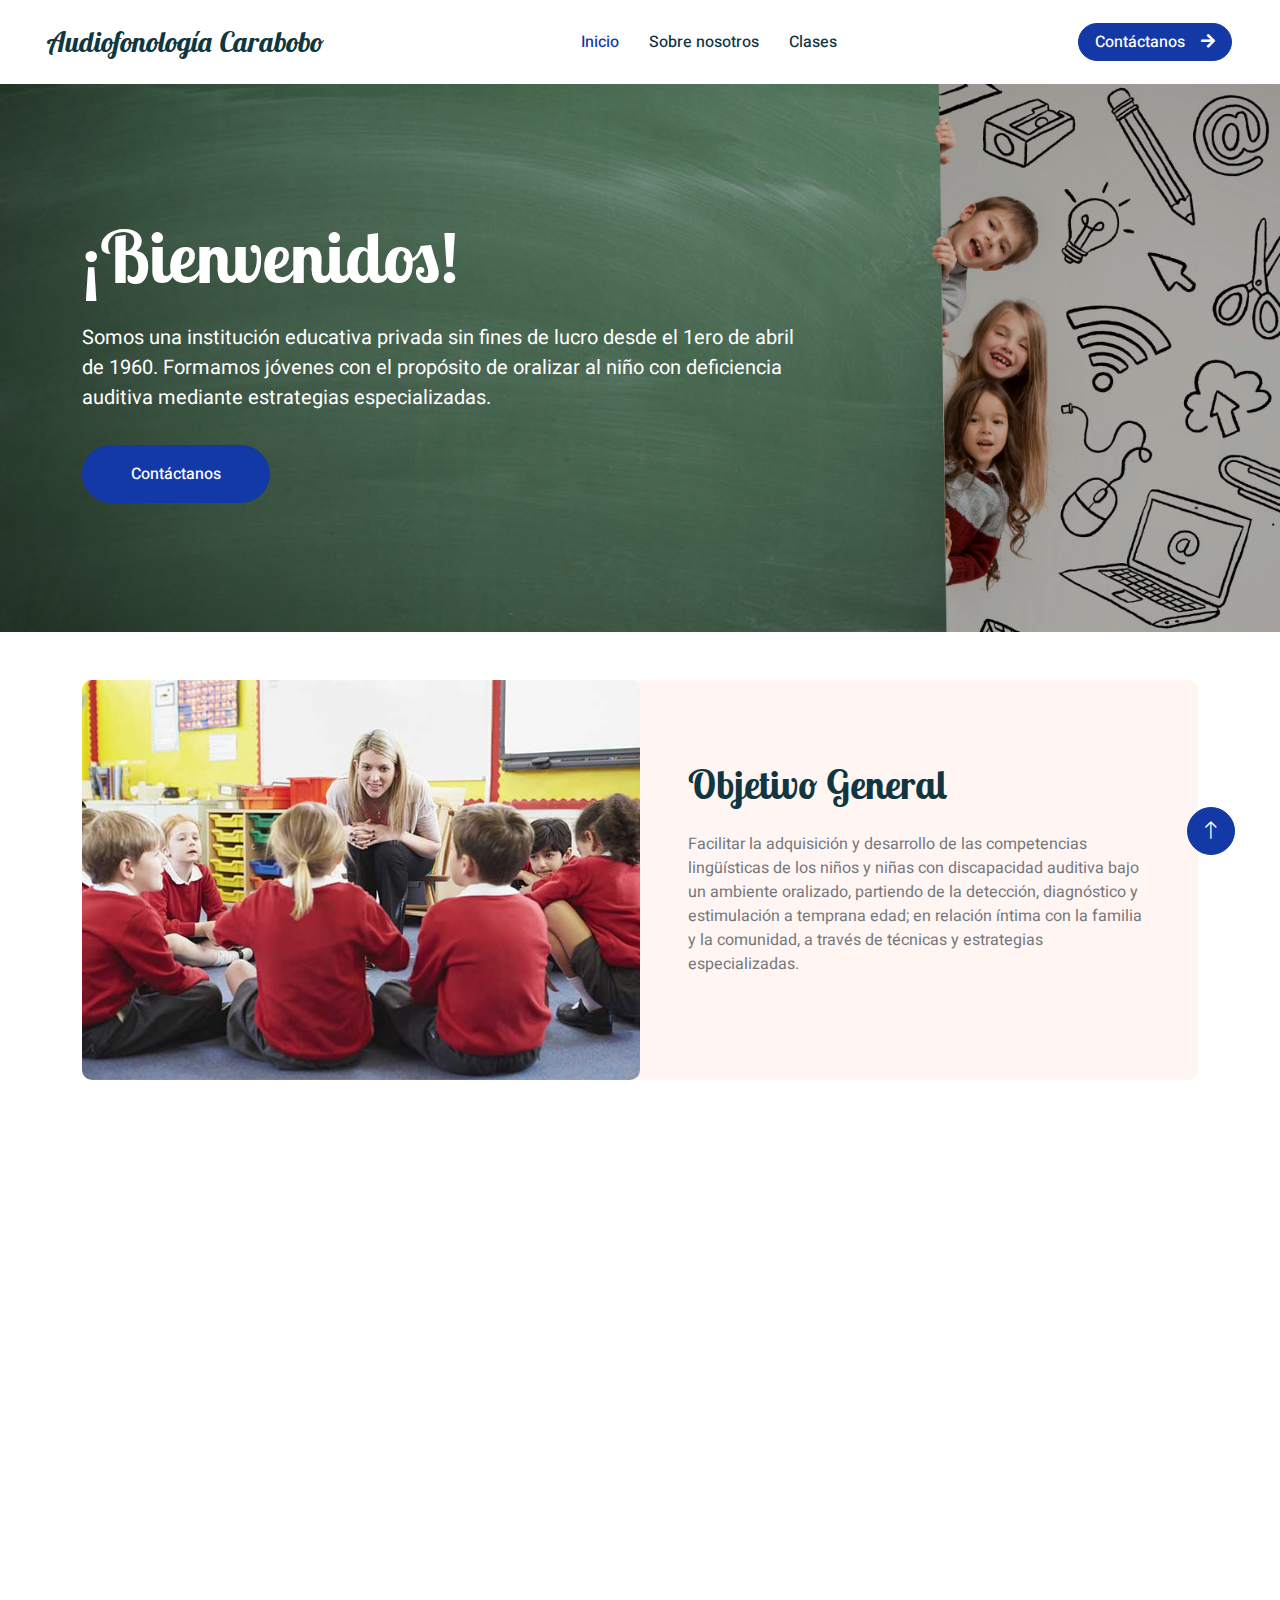
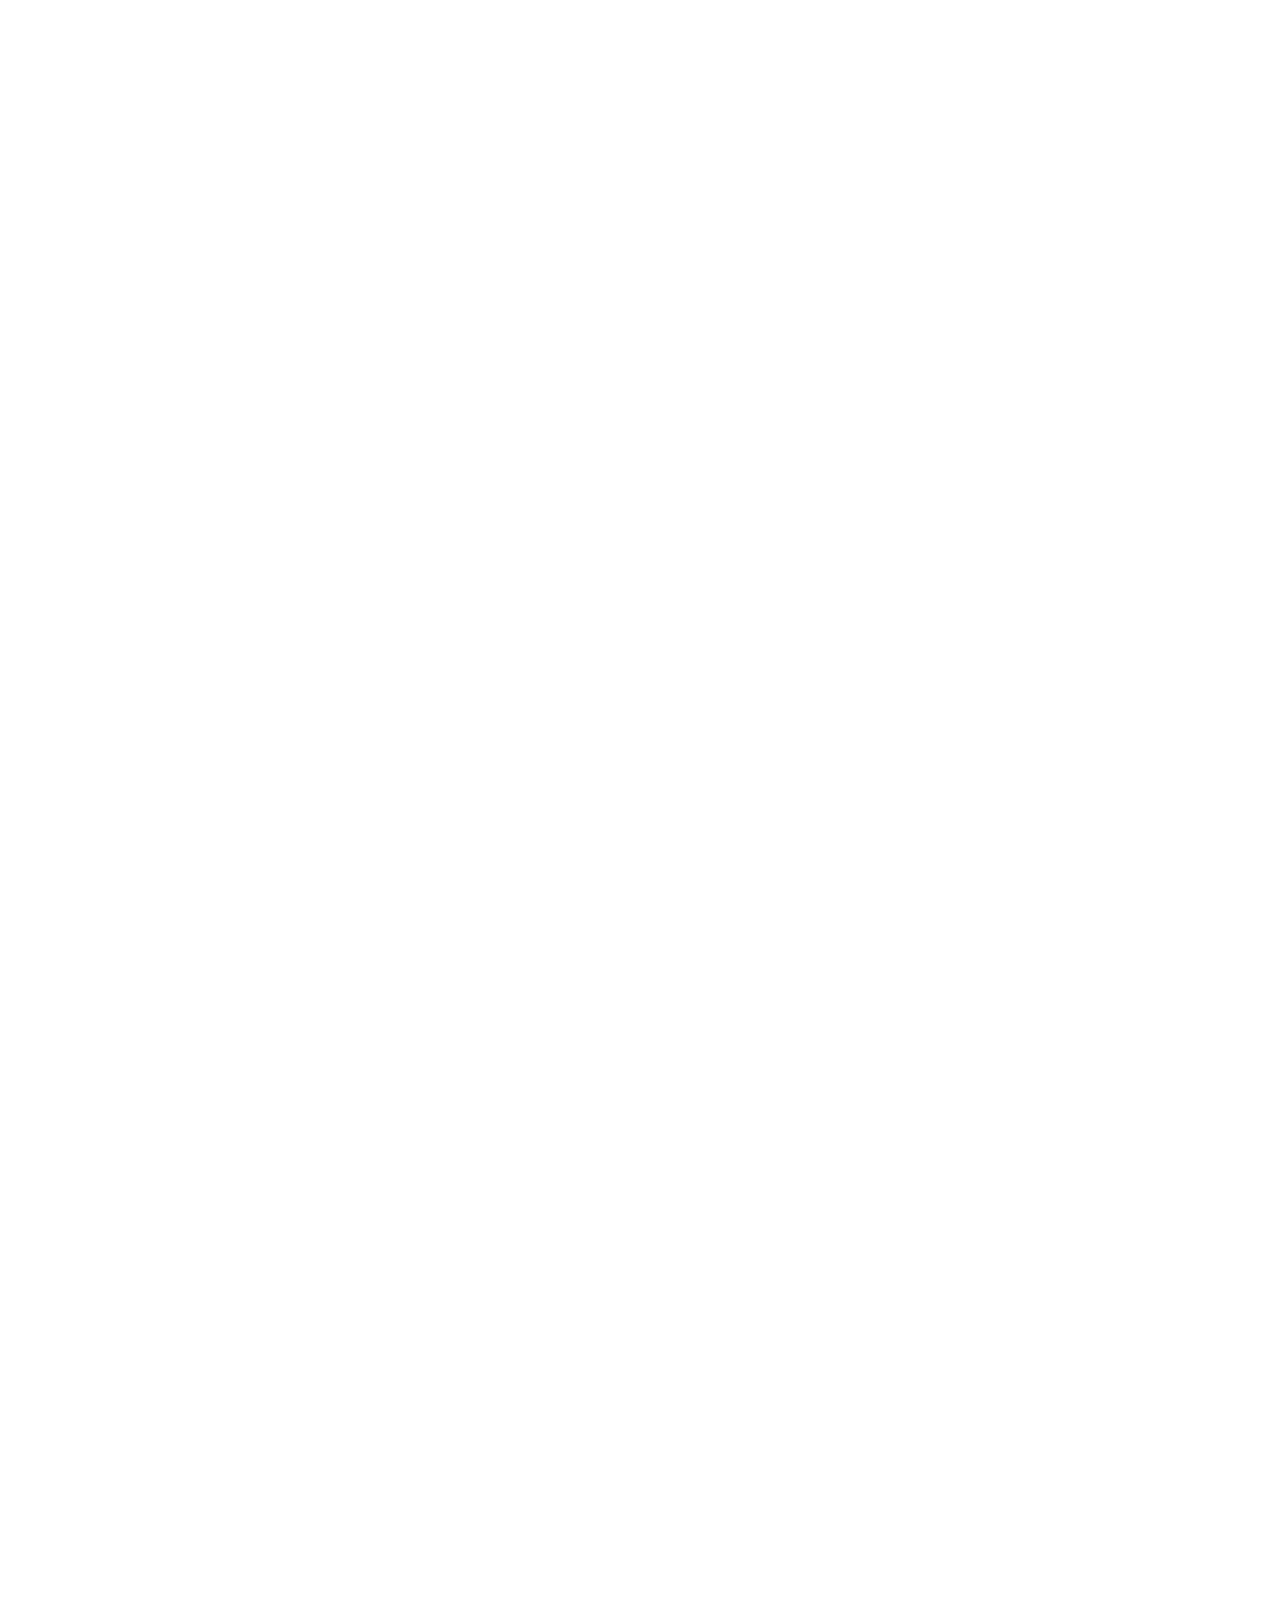
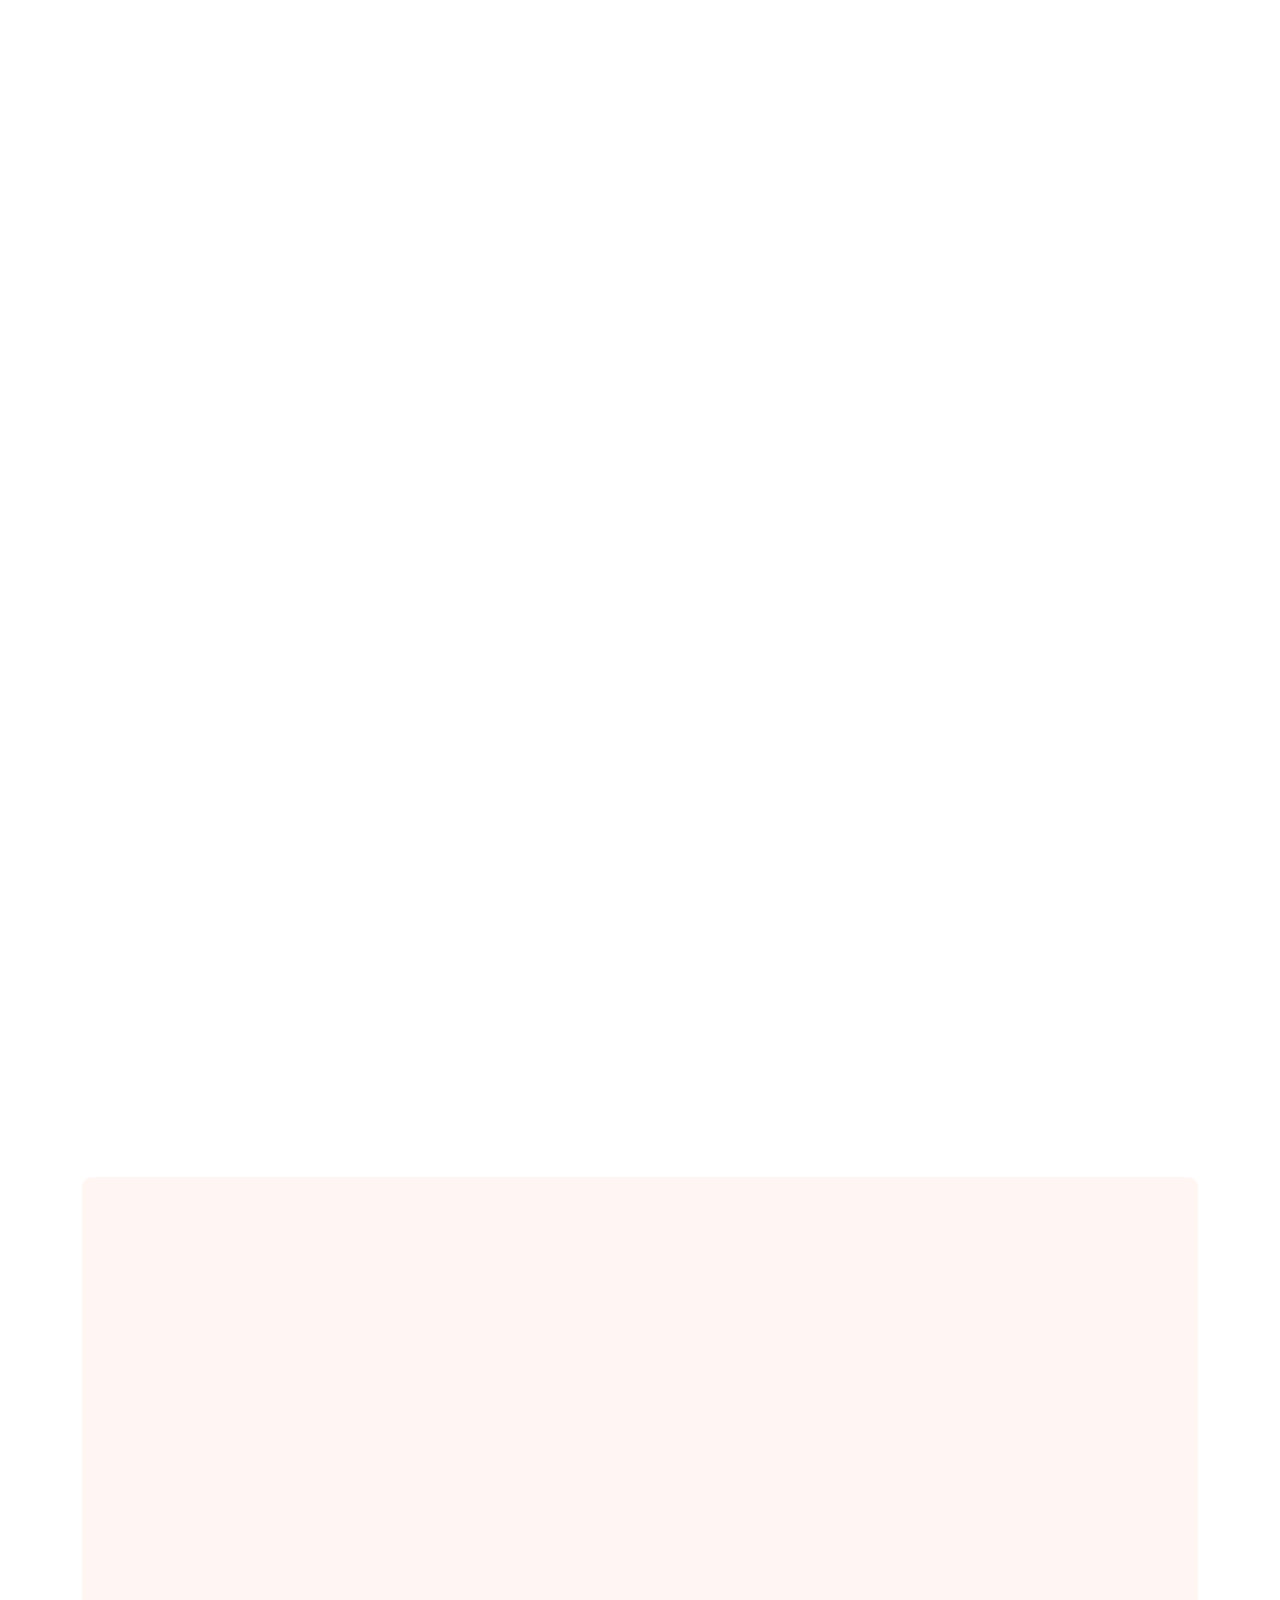
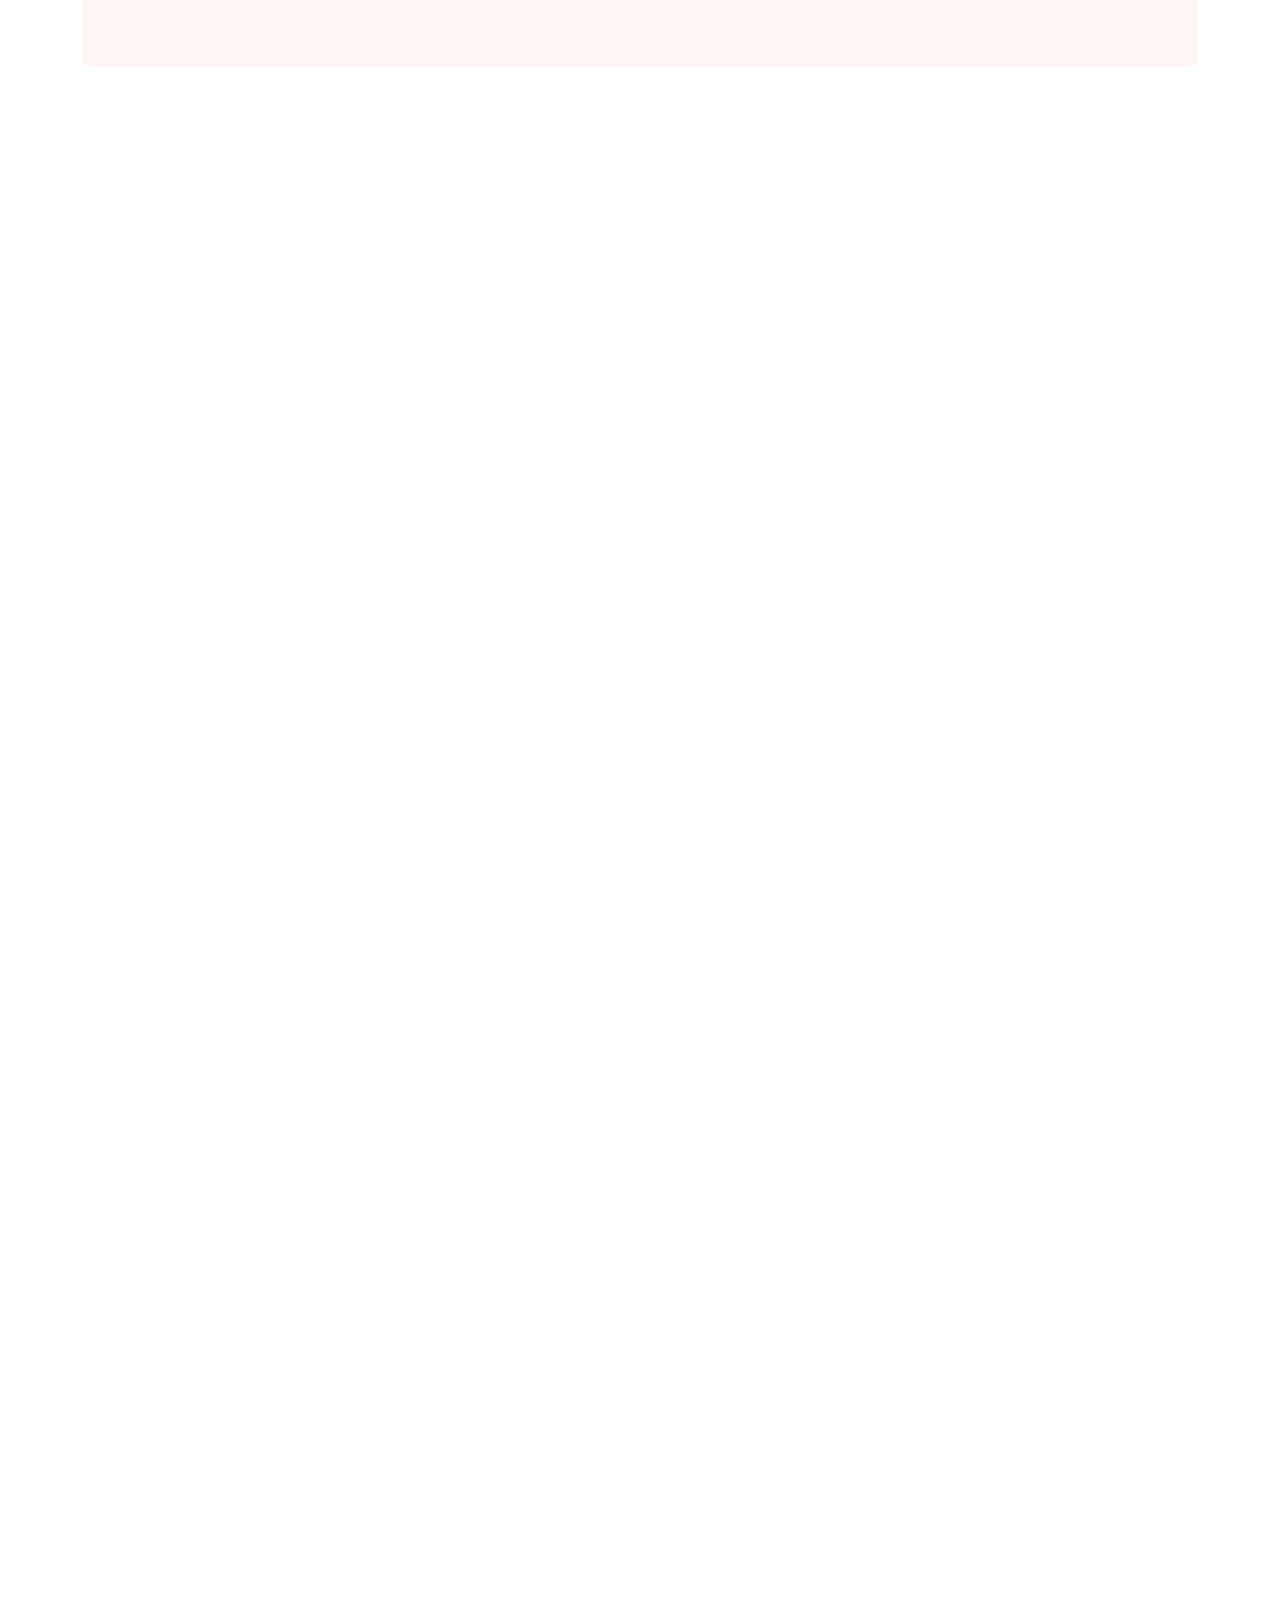
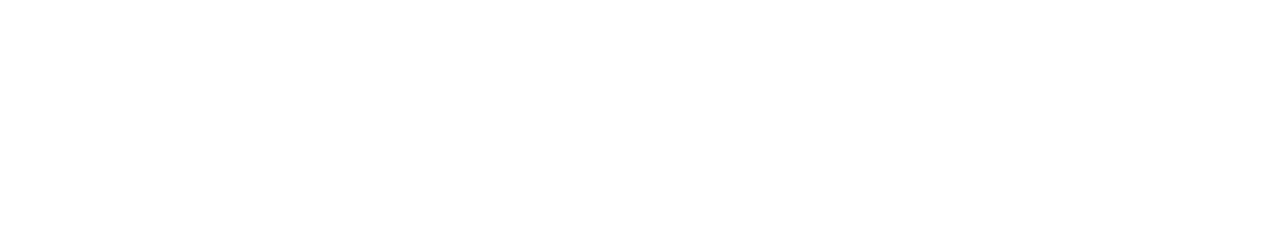
==== index.html @ 5e0542fc "feat/Initial Commit" ====
<!DOCTYPE html>
<html lang="en">

<head>
    <meta charset="utf-8">
    <title>Audiofonología Carabobo</title>
    <meta content="width=device-width, initial-scale=1.0" name="viewport">
    <meta content="" name="keywords">
    <meta content="" name="description">

    <!-- Favicon -->
    <link href="img/favicon.ico" rel="icon">

    <!-- Google Web Fonts -->
    <link rel="preconnect" href="https://fonts.googleapis.com">
    <link rel="preconnect" href="https://fonts.gstatic.com" crossorigin>
    <link
        href="https://fonts.googleapis.com/css2?family=Heebo:wght@400;500;600&family=Inter:wght@600&family=Lobster+Two:wght@700&display=swap"
        rel="stylesheet">

    <!-- Icon Font Stylesheet -->
    <link href="https://cdnjs.cloudflare.com/ajax/libs/font-awesome/5.10.0/css/all.min.css" rel="stylesheet">
    <link href="https://cdn.jsdelivr.net/npm/bootstrap-icons@1.4.1/font/bootstrap-icons.css" rel="stylesheet">

    <!-- Libraries Stylesheet -->
    <link href="lib/animate/animate.min.css" rel="stylesheet">
    <link href="lib/owlcarousel/assets/owl.carousel.min.css" rel="stylesheet">

    <!-- Customized Bootstrap Stylesheet -->
    <link href="css/bootstrap.min.css" rel="stylesheet">

    <!-- Template Stylesheet -->
    <link href="css/style.css" rel="stylesheet">
</head>

<body>
    <div class="container-xxl bg-white p-0">
        <!-- Spinner Start -->
        <div id="spinner"
            class="show bg-white position-fixed translate-middle w-100 vh-100 top-50 start-50 d-flex align-items-center justify-content-center">
            <div class="spinner-border text-primary" style="width: 3rem; height: 3rem;" role="status">
                <span class="sr-only">Loading...</span>
            </div>
        </div>
        <!-- Spinner End -->


        <!-- Navbar Start -->
        <nav class="navbar navbar-expand-lg bg-white navbar-light sticky-top px-4 px-lg-5 py-lg-0">
            <a href="index.html" class="navbar-brand">
                <h3 class="m-0"><i class="">Audiofonología Carabobo</i></h3>
            </a>
            <button type="button" class="navbar-toggler" data-bs-toggle="collapse" data-bs-target="#navbarCollapse">
                <span class="navbar-toggler-icon"></span>
            </button>
            <div class="collapse navbar-collapse" id="navbarCollapse">
                <div class="navbar-nav mx-auto">
                    <a href="index.html" class="nav-item nav-link active">Inicio</a>
                    <a href="about.html" class="nav-item nav-link">Sobre nosotros</a>
                    <a href="classes.html" class="nav-item nav-link">Clases</a>
                </div>
                <a href="contact.html" class="btn btn-primary rounded-pill px-3 d-none d-lg-block">Contáctanos<i
                        class="fa fa-arrow-right ms-3"></i></a>
            </div>
        </nav>
        <!-- Navbar End -->


        <!-- Welcome Start -->
        <div class="position-relative">
            <img class="img-fluid" src="img/bienvenidos-bg.jpg" alt="">
            <div class="position-absolute top-0 start-0 w-100 h-100 d-flex align-items-center"
                style="background: rgba(0, 0, 0, .2);">
                <div class="container">
                    <div class="row justify-content-start">
                        <div class="col-10 col-lg-8">
                            <h1 class="display-2 text-white animated slideInDown mb-4">¡Bienvenidos!</h1>
                            <p class="fs-5 fw-medium text-white mb-4 pb-2">Somos una institución educativa privada sin
                                fines de lucro desde el 1ero de abril de 1960. Formamos jóvenes con el propósito de
                                oralizar al niño con deficiencia auditiva mediante estrategias especializadas.</p>
                            <a href=""
                                class="btn btn-primary rounded-pill py-sm-3 px-sm-5 me-3 animated slideInLeft">Contáctanos</a>
                        </div>
                    </div>
                </div>
            </div>
        </div>
        <!-- Welcome End -->


        <!-- Objetivo General -->
        <div class="container-xxl py-5">
            <div class="container">
                <div class="bg-light rounded">
                    <div class="row g-0">
                        <div class="col-lg-6 wow fadeIn" data-wow-delay="0.1s" style="min-height: 400px;">
                            <div class="position-relative h-100">
                                <img class="position-absolute w-100 h-100 rounded" src="img/call-to-action.jpg"
                                    style="object-fit: cover;">
                            </div>
                        </div>
                        <div class="col-lg-6 wow fadeIn" data-wow-delay="0.5s">
                            <div class="h-100 d-flex flex-column justify-content-center p-5">
                                <h1 class="mb-4">Objetivo General</h1>
                                <p class="mb-4">Facilitar la adquisición y desarrollo de las competencias lingüísticas
                                    de los niños y niñas con discapacidad auditiva bajo un ambiente oralizado, partiendo
                                    de la detección, diagnóstico y estimulación a temprana edad; en relación íntima con
                                    la familia y la comunidad, a través de técnicas y estrategias especializadas.
                                </p>
                            </div>
                        </div>
                    </div>
                </div>
            </div>
        </div>

        <!-- Objetivos Específicos -->
        <div class="container-xxl py-5">
            <div class="container">
                <div class="text-center mx-auto mb-5 wow fadeInUp" data-wow-delay="0.1s" style="max-width: 600px;">
                    <h1 class="mb-3">Objetivos Específicos</h1>
                    <p>Eirmod sed ipsum dolor sit rebum labore magna erat. Tempor ut dolore lorem kasd vero ipsum sit
                        eirmod sit. Ipsum diam justo sed rebum vero dolor duo.</p>
                </div>
                <div class="row g-4">
                    <div class="col-lg-3 col-sm-6 wow fadeInUp" data-wow-delay="0.1s">
                        <div class="facility-item">
                            <div class="facility-icon bg-primary">
                                <span class="bg-primary"></span>
                                <i class="fa fa-bus-alt fa-3x text-primary"></i>
                                <span class="bg-primary"></span>
                            </div>
                            <div class="facility-text bg-primary">
                                <h3 class="text-primary mb-3">Primero</h3>
                                <p class="mb-0">Adaptar la didácticas, técnicas y metodologías para el logro de un
                                    adecuado funcionamiento técnico-docente, mediante el uso de estrategias atractivas y
                                    novedosas que le permitan al alumno con deficiencias auditivas el aprendizaje y uso
                                    significativo del lenguaje.</p>
                            </div>
                        </div>
                    </div>
                    <div class="col-lg-3 col-sm-6 wow fadeInUp" data-wow-delay="0.3s">
                        <div class="facility-item">
                            <div class="facility-icon bg-success">
                                <span class="bg-success"></span>
                                <i class="fa fa-futbol fa-3x text-success"></i>
                                <span class="bg-success"></span>
                            </div>
                            <div class="facility-text bg-success">
                                <h3 class="text-success mb-3">Segundo</h3>
                                <p class="mb-0">Favorecer la formación permanente del personal técnico-docente para el
                                    logro de un óptimo desempeño profesional.</p>
                            </div>
                        </div>
                    </div>
                    <div class="col-lg-3 col-sm-6 wow fadeInUp" data-wow-delay="0.5s">
                        <div class="facility-item">
                            <div class="facility-icon bg-warning">
                                <span class="bg-warning"></span>
                                <i class="fa fa-home fa-3x text-warning"></i>
                                <span class="bg-warning"></span>
                            </div>
                            <div class="facility-text bg-warning">
                                <h3 class="text-warning mb-3">Tercero</h3>
                                <p class="mb-0">Facilitar los encuentros de padres para mantener y estimular la
                                    participación de la familia en el proceso de adquisición y desarrollo del lenguaje y
                                    de todos los aspectos que conlleva la formación de los niños con deficiencias
                                    auditivas.</p>
                            </div>
                        </div>
                    </div>
                    <div class="col-lg-3 col-sm-6 wow fadeInUp" data-wow-delay="0.7s">
                        <div class="facility-item">
                            <div class="facility-icon bg-info">
                                <span class="bg-info"></span>
                                <i class="fa fa-chalkboard-teacher fa-3x text-info"></i>
                                <span class="bg-info"></span>
                            </div>
                            <div class="facility-text bg-info">
                                <h3 class="text-info mb-3">Cuarto</h3>
                                <p class="mb-0">Fortalecer los valores religiosos, éticos y morales de todos los
                                    integrantes de Audiofonología Carabobo como Escuela Católica mediante una acción
                                    evangelizadora comprometida y dirigida al crecimiento, donde el amor sea la base de
                                    toda actuación.</p>
                            </div>
                        </div>
                    </div>
                </div>
            </div>
        </div>
        <!-- Objetivos Específicos End -->


        <!-- Misión Start -->
        <div class="container-xxl py-5">
            <div class="container">
                <div class="row g-5 align-items-center">
                    <div class="col-lg-6 wow fadeInUp" data-wow-delay="0.1s">
                        <h1 class="mb-4">Misión</h1>
                        <p>La U.E.E. Instituto de Audiofonología Carabobo es una institución privada sin fines de lucro,
                            afiliada y subvencionada por la Asociación Venezolana de Educación Católica</p>
                        <p class="mb-4">Pertenece a la modalidad de Educación Especial en el Área de Deficiencias
                            Auditivas y tiene como propósito oralizar al niño con deficiencia auditiva mediante
                            estrategias especializadas que le faciliten la adquisición y desarrollo del lenguaje y le
                            permitan expresar su pensamiento, tanto en forma oral como escrita, en un contexto especial
                            de educación regular, fortaleciéndose en los valores religiosos y ciudadanos para formar al
                            hombre del mañana, independientemente de su condición especial.</p>
                        <div class="row g-4 align-items-center">
                            <div class="col-sm-6">
                                <a class="btn btn-primary rounded-pill py-3 px-5" href="">Read More</a>
                            </div>
                        </div>
                    </div>
                    <div class="col-lg-6 about-img wow fadeInUp" data-wow-delay="0.5s">
                        <div class="row">
                            <div class="col-12 text-center">
                                <img class="img-fluid w-75 rounded-circle bg-light p-3" src="img/about-1.jpg" alt="">
                            </div>
                            <div class="col-6 text-start" style="margin-top: -150px;">
                                <img class="img-fluid w-100 rounded-circle bg-light p-3" src="img/about-2.jpg" alt="">
                            </div>
                            <div class="col-6 text-end" style="margin-top: -150px;">
                                <img class="img-fluid w-100 rounded-circle bg-light p-3" src="img/about-3.jpg" alt="">
                            </div>
                        </div>
                    </div>
                </div>
            </div>
        </div>
        <!-- Misión End -->

        <!-- Visión Start -->
        <div class="container-xxl py-5">
            <div class="container">
                <div class="row g-5 align-items-center">
                    <div class="col-lg-6 about-img wow fadeInUp" data-wow-delay="0.5s">
                        <div class="row">
                            <div class="col-12 text-center">
                                <img class="img-fluid w-75 rounded-circle bg-light p-3" src="img/about-1.jpg" alt="">
                            </div>
                            <div class="col-6 text-start" style="margin-top: -150px;">
                                <img class="img-fluid w-100 rounded-circle bg-light p-3" src="img/about-2.jpg" alt="">
                            </div>
                            <div class="col-6 text-end" style="margin-top: -150px;">
                                <img class="img-fluid w-100 rounded-circle bg-light p-3" src="img/about-3.jpg" alt="">
                            </div>
                        </div>
                    </div>
                    <div class="col-lg-6 wow fadeInUp" data-wow-delay="0.1s">
                        <h1 class="mb-4">Visión</h1>
                        <p>La U.E.E. Instituto de Audiofonología Carabobo es una institución privada sin fines de lucro,
                            afiliada y subvencionada por la Asociación Venezolana de Educación Católica</p>
                        <p class="mb-4">Pertenece a la modalidad de Educación Especial en el Área de Deficiencias
                            Auditivas y tiene como propósito oralizar al niño con deficiencia auditiva mediante
                            estrategias especializadas que le faciliten la adquisición y desarrollo del lenguaje y le
                            permitan expresar su pensamiento, tanto en forma oral como escrita, en un contexto especial
                            de educación regular, fortaleciéndose en los valores religiosos y ciudadanos para formar al
                            hombre del mañana, independientemente de su condición especial.</p>
                        <div class="row g-4 align-items-center">
                            <div class="col-sm-6">
                                <a class="btn btn-primary rounded-pill py-3 px-5" href="">Read More</a>
                            </div>
                        </div>
                    </div>
                </div>
            </div>
        </div>
        <!-- Visión End -->


        <!-- Classes Start -->
        <div class="container-xxl py-5">
            <div class="container">
                <div class="text-center mx-auto mb-5 wow fadeInUp" data-wow-delay="0.1s" style="max-width: 600px;">
                    <h1 class="mb-3">School Classes</h1>
                    <p>Eirmod sed ipsum dolor sit rebum labore magna erat. Tempor ut dolore lorem kasd vero ipsum sit
                        eirmod sit. Ipsum diam justo sed rebum vero dolor duo.</p>
                </div>
                <div class="row g-4">
                    <div class="col-lg-4 col-md-6 wow fadeInUp" data-wow-delay="0.1s">
                        <div class="classes-item">
                            <div class="bg-light rounded-circle w-75 mx-auto p-3">
                                <img class="img-fluid rounded-circle" src="img/classes-1.jpg" alt="">
                            </div>
                            <div class="bg-light rounded p-4 pt-5 mt-n5">
                                <a class="d-block text-center h3 mt-3 mb-4" href="">Art & Drawing</a>
                                <div class="d-flex align-items-center justify-content-between mb-4">
                                    <div class="d-flex align-items-center">
                                        <img class="rounded-circle flex-shrink-0" src="img/user.jpg" alt=""
                                            style="width: 45px; height: 45px;">
                                        <div class="ms-3">
                                            <h6 class="text-primary mb-1">Jhon Doe</h6>
                                            <small>Teacher</small>
                                        </div>
                                    </div>
                                    <span class="bg-primary text-white rounded-pill py-2 px-3" href="">$99</span>
                                </div>
                                <div class="row g-1">
                                    <div class="col-4">
                                        <div class="border-top border-3 border-primary pt-2">
                                            <h6 class="text-primary mb-1">Age:</h6>
                                            <small>3-5 Years</small>
                                        </div>
                                    </div>
                                    <div class="col-4">
                                        <div class="border-top border-3 border-success pt-2">
                                            <h6 class="text-success mb-1">Time:</h6>
                                            <small>9-10 AM</small>
                                        </div>
                                    </div>
                                    <div class="col-4">
                                        <div class="border-top border-3 border-warning pt-2">
                                            <h6 class="text-warning mb-1">Capacity:</h6>
                                            <small>30 Kids</small>
                                        </div>
                                    </div>
                                </div>
                            </div>
                        </div>
                    </div>
                    <div class="col-lg-4 col-md-6 wow fadeInUp" data-wow-delay="0.3s">
                        <div class="classes-item">
                            <div class="bg-light rounded-circle w-75 mx-auto p-3">
                                <img class="img-fluid rounded-circle" src="img/classes-2.jpg" alt="">
                            </div>
                            <div class="bg-light rounded p-4 pt-5 mt-n5">
                                <a class="d-block text-center h3 mt-3 mb-4" href="">Color Management</a>
                                <div class="d-flex align-items-center justify-content-between mb-4">
                                    <div class="d-flex align-items-center">
                                        <img class="rounded-circle flex-shrink-0" src="img/user.jpg" alt=""
                                            style="width: 45px; height: 45px;">
                                        <div class="ms-3">
                                            <h6 class="text-primary mb-1">Jhon Doe</h6>
                                            <small>Teacher</small>
                                        </div>
                                    </div>
                                    <span class="bg-primary text-white rounded-pill py-2 px-3" href="">$99</span>
                                </div>
                                <div class="row g-1">
                                    <div class="col-4">
                                        <div class="border-top border-3 border-primary pt-2">
                                            <h6 class="text-primary mb-1">Age:</h6>
                                            <small>3-5 Years</small>
                                        </div>
                                    </div>
                                    <div class="col-4">
                                        <div class="border-top border-3 border-success pt-2">
                                            <h6 class="text-success mb-1">Time:</h6>
                                            <small>9-10 AM</small>
                                        </div>
                                    </div>
                                    <div class="col-4">
                                        <div class="border-top border-3 border-warning pt-2">
                                            <h6 class="text-warning mb-1">Capacity:</h6>
                                            <small>30 Kids</small>
                                        </div>
                                    </div>
                                </div>
                            </div>
                        </div>
                    </div>
                    <div class="col-lg-4 col-md-6 wow fadeInUp" data-wow-delay="0.5s">
                        <div class="classes-item">
                            <div class="bg-light rounded-circle w-75 mx-auto p-3">
                                <img class="img-fluid rounded-circle" src="img/classes-3.jpg" alt="">
                            </div>
                            <div class="bg-light rounded p-4 pt-5 mt-n5">
                                <a class="d-block text-center h3 mt-3 mb-4" href="">Athletic & Dance</a>
                                <div class="d-flex align-items-center justify-content-between mb-4">
                                    <div class="d-flex align-items-center">
                                        <img class="rounded-circle flex-shrink-0" src="img/user.jpg" alt=""
                                            style="width: 45px; height: 45px;">
                                        <div class="ms-3">
                                            <h6 class="text-primary mb-1">Jhon Doe</h6>
                                            <small>Teacher</small>
                                        </div>
                                    </div>
                                    <span class="bg-primary text-white rounded-pill py-2 px-3" href="">$99</span>
                                </div>
                                <div class="row g-1">
                                    <div class="col-4">
                                        <div class="border-top border-3 border-primary pt-2">
                                            <h6 class="text-primary mb-1">Age:</h6>
                                            <small>3-5 Years</small>
                                        </div>
                                    </div>
                                    <div class="col-4">
                                        <div class="border-top border-3 border-success pt-2">
                                            <h6 class="text-success mb-1">Time:</h6>
                                            <small>9-10 AM</small>
                                        </div>
                                    </div>
                                    <div class="col-4">
                                        <div class="border-top border-3 border-warning pt-2">
                                            <h6 class="text-warning mb-1">Capacity:</h6>
                                            <small>30 Kids</small>
                                        </div>
                                    </div>
                                </div>
                            </div>
                        </div>
                    </div>
                    <div class="col-lg-4 col-md-6 wow fadeInUp" data-wow-delay="0.1s">
                        <div class="classes-item">
                            <div class="bg-light rounded-circle w-75 mx-auto p-3">
                                <img class="img-fluid rounded-circle" src="img/classes-4.jpg" alt="">
                            </div>
                            <div class="bg-light rounded p-4 pt-5 mt-n5">
                                <a class="d-block text-center h3 mt-3 mb-4" href="">Language & Speaking</a>
                                <div class="d-flex align-items-center justify-content-between mb-4">
                                    <div class="d-flex align-items-center">
                                        <img class="rounded-circle flex-shrink-0" src="img/user.jpg" alt=""
                                            style="width: 45px; height: 45px;">
                                        <div class="ms-3">
                                            <h6 class="text-primary mb-1">Jhon Doe</h6>
                                            <small>Teacher</small>
                                        </div>
                                    </div>
                                    <span class="bg-primary text-white rounded-pill py-2 px-3" href="">$99</span>
                                </div>
                                <div class="row g-1">
                                    <div class="col-4">
                                        <div class="border-top border-3 border-primary pt-2">
                                            <h6 class="text-primary mb-1">Age:</h6>
                                            <small>3-5 Years</small>
                                        </div>
                                    </div>
                                    <div class="col-4">
                                        <div class="border-top border-3 border-success pt-2">
                                            <h6 class="text-success mb-1">Time:</h6>
                                            <small>9-10 AM</small>
                                        </div>
                                    </div>
                                    <div class="col-4">
                                        <div class="border-top border-3 border-warning pt-2">
                                            <h6 class="text-warning mb-1">Capacity:</h6>
                                            <small>30 Kids</small>
                                        </div>
                                    </div>
                                </div>
                            </div>
                        </div>
                    </div>
                    <div class="col-lg-4 col-md-6 wow fadeInUp" data-wow-delay="0.3s">
                        <div class="classes-item">
                            <div class="bg-light rounded-circle w-75 mx-auto p-3">
                                <img class="img-fluid rounded-circle" src="img/classes-5.jpg" alt="">
                            </div>
                            <div class="bg-light rounded p-4 pt-5 mt-n5">
                                <a class="d-block text-center h3 mt-3 mb-4" href="">Religion & History</a>
                                <div class="d-flex align-items-center justify-content-between mb-4">
                                    <div class="d-flex align-items-center">
                                        <img class="rounded-circle flex-shrink-0" src="img/user.jpg" alt=""
                                            style="width: 45px; height: 45px;">
                                        <div class="ms-3">
                                            <h6 class="text-primary mb-1">Jhon Doe</h6>
                                            <small>Teacher</small>
                                        </div>
                                    </div>
                                    <span class="bg-primary text-white rounded-pill py-2 px-3" href="">$99</span>
                                </div>
                                <div class="row g-1">
                                    <div class="col-4">
                                        <div class="border-top border-3 border-primary pt-2">
                                            <h6 class="text-primary mb-1">Age:</h6>
                                            <small>3-5 Years</small>
                                        </div>
                                    </div>
                                    <div class="col-4">
                                        <div class="border-top border-3 border-success pt-2">
                                            <h6 class="text-success mb-1">Time:</h6>
                                            <small>9-10 AM</small>
                                        </div>
                                    </div>
                                    <div class="col-4">
                                        <div class="border-top border-3 border-warning pt-2">
                                            <h6 class="text-warning mb-1">Capacity:</h6>
                                            <small>30 Kids</small>
                                        </div>
                                    </div>
                                </div>
                            </div>
                        </div>
                    </div>
                    <div class="col-lg-4 col-md-6 wow fadeInUp" data-wow-delay="0.5s">
                        <div class="classes-item">
                            <div class="bg-light rounded-circle w-75 mx-auto p-3">
                                <img class="img-fluid rounded-circle" src="img/classes-6.jpg" alt="">
                            </div>
                            <div class="bg-light rounded p-4 pt-5 mt-n5">
                                <a class="d-block text-center h3 mt-3 mb-4" href="">General Knowledge</a>
                                <div class="d-flex align-items-center justify-content-between mb-4">
                                    <div class="d-flex align-items-center">
                                        <img class="rounded-circle flex-shrink-0" src="img/user.jpg" alt=""
                                            style="width: 45px; height: 45px;">
                                        <div class="ms-3">
                                            <h6 class="text-primary mb-1">Jhon Doe</h6>
                                            <small>Teacher</small>
                                        </div>
                                    </div>
                                    <span class="bg-primary text-white rounded-pill py-2 px-3" href="">$99</span>
                                </div>
                                <div class="row g-1">
                                    <div class="col-4">
                                        <div class="border-top border-3 border-primary pt-2">
                                            <h6 class="text-primary mb-1">Age:</h6>
                                            <small>3-5 Years</small>
                                        </div>
                                    </div>
                                    <div class="col-4">
                                        <div class="border-top border-3 border-success pt-2">
                                            <h6 class="text-success mb-1">Time:</h6>
                                            <small>9-10 AM</small>
                                        </div>
                                    </div>
                                    <div class="col-4">
                                        <div class="border-top border-3 border-warning pt-2">
                                            <h6 class="text-warning mb-1">Capacity:</h6>
                                            <small>30 Kids</small>
                                        </div>
                                    </div>
                                </div>
                            </div>
                        </div>
                    </div>
                </div>
            </div>
        </div>
        <!-- Classes End -->


        <!-- Appointment Start -->
        <div class="container-xxl py-5">
            <div class="container">
                <div class="bg-light rounded">
                    <div class="row g-0">
                        <div class="col-lg-6 wow fadeIn" data-wow-delay="0.1s">
                            <div class="h-100 d-flex flex-column justify-content-center p-5">
                                <h1 class="mb-4">Make Appointment</h1>
                                <form>
                                    <div class="row g-3">
                                        <div class="col-sm-6">
                                            <div class="form-floating">
                                                <input type="text" class="form-control border-0" id="gname"
                                                    placeholder="Gurdian Name">
                                                <label for="gname">Gurdian Name</label>
                                            </div>
                                        </div>
                                        <div class="col-sm-6">
                                            <div class="form-floating">
                                                <input type="email" class="form-control border-0" id="gmail"
                                                    placeholder="Gurdian Email">
                                                <label for="gmail">Gurdian Email</label>
                                            </div>
                                        </div>
                                        <div class="col-sm-6">
                                            <div class="form-floating">
                                                <input type="text" class="form-control border-0" id="cname"
                                                    placeholder="Child Name">
                                                <label for="cname">Child Name</label>
                                            </div>
                                        </div>
                                        <div class="col-sm-6">
                                            <div class="form-floating">
                                                <input type="text" class="form-control border-0" id="cage"
                                                    placeholder="Child Age">
                                                <label for="cage">Child Age</label>
                                            </div>
                                        </div>
                                        <div class="col-12">
                                            <div class="form-floating">
                                                <textarea class="form-control border-0"
                                                    placeholder="Leave a message here" id="message"
                                                    style="height: 100px"></textarea>
                                                <label for="message">Message</label>
                                            </div>
                                        </div>
                                        <div class="col-12">
                                            <button class="btn btn-primary w-100 py-3" type="submit">Submit</button>
                                        </div>
                                    </div>
                                </form>
                            </div>
                        </div>
                        <div class="col-lg-6 wow fadeIn" data-wow-delay="0.5s" style="min-height: 400px;">
                            <div class="position-relative h-100">
                                <img class="position-absolute w-100 h-100 rounded" src="img/appointment.jpg"
                                    style="object-fit: cover;">
                            </div>
                        </div>
                    </div>
                </div>
            </div>
        </div>
        <!-- Appointment End -->


        <!-- Team Start -->
        <div class="container-xxl py-5">
            <div class="container">
                <div class="text-center mx-auto mb-5 wow fadeInUp" data-wow-delay="0.1s" style="max-width: 600px;">
                    <h1 class="mb-3">Popular Teachers</h1>
                    <p>Eirmod sed ipsum dolor sit rebum labore magna erat. Tempor ut dolore lorem kasd vero ipsum sit
                        eirmod sit. Ipsum diam justo sed rebum vero dolor duo.</p>
                </div>
                <div class="row g-4">
                    <div class="col-lg-4 col-md-6 wow fadeInUp" data-wow-delay="0.1s">
                        <div class="team-item position-relative">
                            <img class="img-fluid rounded-circle w-75" src="img/team-1.jpg" alt="">
                            <div class="team-text">
                                <h3>Full Name</h3>
                                <p>Designation</p>
                                <div class="d-flex align-items-center">
                                    <a class="btn btn-square btn-primary mx-1" href=""><i
                                            class="fab fa-facebook-f"></i></a>
                                    <a class="btn btn-square btn-primary  mx-1" href=""><i
                                            class="fab fa-twitter"></i></a>
                                    <a class="btn btn-square btn-primary  mx-1" href=""><i
                                            class="fab fa-instagram"></i></a>
                                </div>
                            </div>
                        </div>
                    </div>
                    <div class="col-lg-4 col-md-6 wow fadeInUp" data-wow-delay="0.3s">
                        <div class="team-item position-relative">
                            <img class="img-fluid rounded-circle w-75" src="img/team-2.jpg" alt="">
                            <div class="team-text">
                                <h3>Full Name</h3>
                                <p>Designation</p>
                                <div class="d-flex align-items-center">
                                    <a class="btn btn-square btn-primary mx-1" href=""><i
                                            class="fab fa-facebook-f"></i></a>
                                    <a class="btn btn-square btn-primary  mx-1" href=""><i
                                            class="fab fa-twitter"></i></a>
                                    <a class="btn btn-square btn-primary  mx-1" href=""><i
                                            class="fab fa-instagram"></i></a>
                                </div>
                            </div>
                        </div>
                    </div>
                    <div class="col-lg-4 col-md-6 wow fadeInUp" data-wow-delay="0.5s">
                        <div class="team-item position-relative">
                            <img class="img-fluid rounded-circle w-75" src="img/team-3.jpg" alt="">
                            <div class="team-text">
                                <h3>Full Name</h3>
                                <p>Designation</p>
                                <div class="d-flex align-items-center">
                                    <a class="btn btn-square btn-primary mx-1" href=""><i
                                            class="fab fa-facebook-f"></i></a>
                                    <a class="btn btn-square btn-primary  mx-1" href=""><i
                                            class="fab fa-twitter"></i></a>
                                    <a class="btn btn-square btn-primary  mx-1" href=""><i
                                            class="fab fa-instagram"></i></a>
                                </div>
                            </div>
                        </div>
                    </div>
                </div>
            </div>
        </div>
        <!-- Team End -->


        <!-- Testimonial Start -->
        <div class="container-xxl py-5">
            <div class="container">
                <div class="text-center mx-auto mb-5 wow fadeInUp" data-wow-delay="0.1s" style="max-width: 600px;">
                    <h1 class="mb-3">Our Clients Say!</h1>
                    <p>Eirmod sed ipsum dolor sit rebum labore magna erat. Tempor ut dolore lorem kasd vero ipsum sit
                        eirmod sit. Ipsum diam justo sed rebum vero dolor duo.</p>
                </div>
                <div class="owl-carousel testimonial-carousel wow fadeInUp" data-wow-delay="0.1s">
                    <div class="testimonial-item bg-light rounded p-5">
                        <p class="fs-5">Tempor stet labore dolor clita stet diam amet ipsum dolor duo ipsum rebum stet
                            dolor amet diam stet. Est stet ea lorem amet est kasd kasd erat eos</p>
                        <div class="d-flex align-items-center bg-white me-n5" style="border-radius: 50px 0 0 50px;">
                            <img class="img-fluid flex-shrink-0 rounded-circle" src="img/testimonial-1.jpg"
                                style="width: 90px; height: 90px;">
                            <div class="ps-3">
                                <h3 class="mb-1">Client Name</h3>
                                <span>Profession</span>
                            </div>
                            <i class="fa fa-quote-right fa-3x text-primary ms-auto d-none d-sm-flex"></i>
                        </div>
                    </div>
                    <div class="testimonial-item bg-light rounded p-5">
                        <p class="fs-5">Tempor stet labore dolor clita stet diam amet ipsum dolor duo ipsum rebum stet
                            dolor amet diam stet. Est stet ea lorem amet est kasd kasd erat eos</p>
                        <div class="d-flex align-items-center bg-white me-n5" style="border-radius: 50px 0 0 50px;">
                            <img class="img-fluid flex-shrink-0 rounded-circle" src="img/testimonial-2.jpg"
                                style="width: 90px; height: 90px;">
                            <div class="ps-3">
                                <h3 class="mb-1">Client Name</h3>
                                <span>Profession</span>
                            </div>
                            <i class="fa fa-quote-right fa-3x text-primary ms-auto d-none d-sm-flex"></i>
                        </div>
                    </div>
                    <div class="testimonial-item bg-light rounded p-5">
                        <p class="fs-5">Tempor stet labore dolor clita stet diam amet ipsum dolor duo ipsum rebum stet
                            dolor amet diam stet. Est stet ea lorem amet est kasd kasd erat eos</p>
                        <div class="d-flex align-items-center bg-white me-n5" style="border-radius: 50px 0 0 50px;">
                            <img class="img-fluid flex-shrink-0 rounded-circle" src="img/testimonial-3.jpg"
                                style="width: 90px; height: 90px;">
                            <div class="ps-3">
                                <h3 class="mb-1">Client Name</h3>
                                <span>Profession</span>
                            </div>
                            <i class="fa fa-quote-right fa-3x text-primary ms-auto d-none d-sm-flex"></i>
                        </div>
                    </div>
                </div>
            </div>
        </div>
        <!-- Testimonial End -->


        <!-- Footer Start -->
        <div class="container-fluid bg-dark text-white-50 footer pt-5 mt-5 wow fadeIn" data-wow-delay="0.1s">
            <div class="container py-5">
                <div class="row g-5">
                    <div class="col-lg-3 col-md-6">
                        <h3 class="text-white mb-4">Get In Touch</h3>
                        <p class="mb-2"><i class="fa fa-map-marker-alt me-3"></i>123 Street, New York, USA</p>
                        <p class="mb-2"><i class="fa fa-phone-alt me-3"></i>+012 345 67890</p>
                        <p class="mb-2"><i class="fa fa-envelope me-3"></i>info@example.com</p>
                        <div class="d-flex pt-2">
                            <a class="btn btn-outline-light btn-social" href=""><i class="fab fa-twitter"></i></a>
                            <a class="btn btn-outline-light btn-social" href=""><i class="fab fa-facebook-f"></i></a>
                            <a class="btn btn-outline-light btn-social" href=""><i class="fab fa-youtube"></i></a>
                            <a class="btn btn-outline-light btn-social" href=""><i class="fab fa-linkedin-in"></i></a>
                        </div>
                    </div>
                    <div class="col-lg-3 col-md-6">
                        <h3 class="text-white mb-4">Quick Links</h3>
                        <a class="btn btn-link text-white-50" href="">About Us</a>
                        <a class="btn btn-link text-white-50" href="">Contact Us</a>
                        <a class="btn btn-link text-white-50" href="">Our Services</a>
                        <a class="btn btn-link text-white-50" href="">Privacy Policy</a>
                        <a class="btn btn-link text-white-50" href="">Terms & Condition</a>
                    </div>
                    <div class="col-lg-3 col-md-6">
                        <h3 class="text-white mb-4">Photo Gallery</h3>
                        <div class="row g-2 pt-2">
                            <div class="col-4">
                                <img class="img-fluid rounded bg-light p-1" src="img/classes-1.jpg" alt="">
                            </div>
                            <div class="col-4">
                                <img class="img-fluid rounded bg-light p-1" src="img/classes-2.jpg" alt="">
                            </div>
                            <div class="col-4">
                                <img class="img-fluid rounded bg-light p-1" src="img/classes-3.jpg" alt="">
                            </div>
                            <div class="col-4">
                                <img class="img-fluid rounded bg-light p-1" src="img/classes-4.jpg" alt="">
                            </div>
                            <div class="col-4">
                                <img class="img-fluid rounded bg-light p-1" src="img/classes-5.jpg" alt="">
                            </div>
                            <div class="col-4">
                                <img class="img-fluid rounded bg-light p-1" src="img/classes-6.jpg" alt="">
                            </div>
                        </div>
                    </div>
                </div>
            </div>
        </div>
        <!-- Footer End -->


        <!-- Back to Top -->
        <a href="#" class="btn btn-lg btn-primary btn-lg-square back-to-top"><i class="bi bi-arrow-up"></i></a>
    </div>

    <!-- JavaScript Libraries -->
    <script src="https://code.jquery.com/jquery-3.4.1.min.js"></script>
    <script src="https://cdn.jsdelivr.net/npm/bootstrap@5.0.0/dist/js/bootstrap.bundle.min.js"></script>
    <script src="lib/wow/wow.min.js"></script>
    <script src="lib/easing/easing.min.js"></script>
    <script src="lib/waypoints/waypoints.min.js"></script>
    <script src="lib/owlcarousel/owl.carousel.min.js"></script>

    <!-- Template Javascript -->
    <script src="js/main.js"></script>
</body>

</html>
---- css/style.css ----
/********** Template CSS **********/
:root {
    --primary: #1239A6;
    --light: #FFF5F3;
    --dark: #103741;
}

.back-to-top {
    position: fixed;
    display: none;
    right: 45px;
    bottom: 45px;
    z-index: 99;
}


/*** Spinner ***/
#spinner {
    opacity: 0;
    visibility: hidden;
    transition: opacity .5s ease-out, visibility 0s linear .5s;
    z-index: 99999;
}

#spinner.show {
    transition: opacity .5s ease-out, visibility 0s linear 0s;
    visibility: visible;
    opacity: 1;
}


/*** Button ***/
.btn {
    font-weight: 500;
    transition: .5s;
}

.btn.btn-primary {
    color: #FFFFFF;
}

.btn-square {
    width: 38px;
    height: 38px;
}

.btn-sm-square {
    width: 32px;
    height: 32px;
}

.btn-lg-square {
    width: 48px;
    height: 48px;
}

.btn-square,
.btn-sm-square,
.btn-lg-square {
    padding: 0;
    display: flex;
    align-items: center;
    justify-content: center;
    font-weight: normal;
    border-radius: 50px;
}


/*** Heading ***/
h1,
h2,
h3,
h4,
.h1,
.h2,
.h3,
.h4,
.display-1,
.display-2,
.display-3,
.display-4,
.display-5,
.display-6 {
    font-family: 'Lobster Two', cursive;
    font-weight: 700;
}

h5,
h6,
.h5,
.h6 {
    font-weight: 600;
}

.font-secondary {
    font-family: 'Lobster Two', cursive;
}


/*** Navbar ***/
.navbar .navbar-nav .nav-link {
    padding: 30px 15px;
    color: var(--dark);
    font-weight: 500;
    outline: none;
}

.navbar .navbar-nav .nav-link:hover,
.navbar .navbar-nav .nav-link.active {
    color: var(--primary);
}

.navbar.sticky-top {
    top: -100px;
    transition: .5s;
}

.navbar .dropdown-toggle::after {
    border: none;
    content: "\f107";
    font-family: "Font Awesome 5 Free";
    font-weight: 900;
    vertical-align: middle;
    margin-left: 5px;
    transition: .5s;
}

.navbar .dropdown-toggle[aria-expanded=true]::after {
    transform: rotate(-180deg);
}

@media (max-width: 991.98px) {
    .navbar .navbar-nav .nav-link  {
        margin-right: 0;
        padding: 10px 0;
    }

    .navbar .navbar-nav {
        margin-top: 15px;
        border-top: 1px solid #EEEEEE;
    }
}

@media (min-width: 992px) {
    .navbar .nav-item .dropdown-menu {
        display: block;
        top: calc(100% - 15px);
        margin-top: 0;
        opacity: 0;
        visibility: hidden;
        transition: .5s;
        
    }

    .navbar .nav-item:hover .dropdown-menu {
        top: 100%;
        visibility: visible;
        transition: .5s;
        opacity: 1;
    }
}


/*** Header ***/
.header-carousel::before,
.header-carousel::after,
.page-header::before,
.page-header::after {
    position: absolute;
    content: "";
    width: 100%;
    height: 10px;
    top: 0;
    left: 0;
    background: url(../img/bg-header-top.png) center center repeat-x;
    z-index: 1;
}

.header-carousel::after,
.page-header::after {
    height: 19px;
    top: auto;
    bottom: 0;
    background: url(../img/bg-header-bottom.png) center center repeat-x;
}

@media (max-width: 768px) {
    .header-carousel .owl-carousel-item {
        position: relative;
        min-height: 500px;
    }
    
    .header-carousel .owl-carousel-item img {
        position: absolute;
        width: 100%;
        height: 100%;
        object-fit: cover;
    }

    .header-carousel .owl-carousel-item p {
        font-size: 16px !important;
        font-weight: 400 !important;
    }

    .header-carousel .owl-carousel-item h1 {
        font-size: 30px;
        font-weight: 600;
    }
}

.header-carousel .owl-nav {
    position: absolute;
    top: 50%;
    right: 8%;
    transform: translateY(-50%);
    display: flex;
    flex-direction: column;
}

.header-carousel .owl-nav .owl-prev,
.header-carousel .owl-nav .owl-next {
    margin: 7px 0;
    width: 45px;
    height: 45px;
    display: flex;
    align-items: center;
    justify-content: center;
    color: #FFFFFF;
    background: transparent;
    border: 1px solid #FFFFFF;
    border-radius: 45px;
    font-size: 22px;
    transition: .5s;
}

.header-carousel .owl-nav .owl-prev:hover,
.header-carousel .owl-nav .owl-next:hover {
    background: var(--primary);
    border-color: var(--primary);
}

.page-header {
    background: linear-gradient(rgba(0, 0, 0, .2), rgba(0, 0, 0, .2)), url(../img/carousel-1.jpg) center center no-repeat;
    background-size: cover;
}

.breadcrumb-item + .breadcrumb-item::before {
    color: rgba(255, 255, 255, .5);
}


/*** Facility ***/
.facility-item .facility-icon {
    position: relative;
    margin: 0 auto;
    width: 100px;
    height: 100px;
    border-radius: 100px;
    display: flex;
    align-items: center;
    justify-content: center;
}

.facility-item .facility-icon::before {
    position: absolute;
    content: "";
    width: 100%;
    height: 100%;
    top: 0;
    left: 0;
    background: rgba(255, 255, 255, .9);
    transition: .5s;
    z-index: 1;
}

.facility-item .facility-icon span {
    position: absolute;
    content: "";
    width: 15px;
    height: 30px;
    top: 0;
    left: 0;
    border-radius: 50%;
}

.facility-item .facility-icon span:last-child {
    left: auto;
    right: 0;
}

.facility-item .facility-icon i {
    position: relative;
    z-index: 2;
}

.facility-item .facility-text {
    position: relative;
    min-height: 250px;
    padding: 30px;
    border-radius: 100%;
    display: flex;
    text-align: center;
    justify-content: center;
    flex-direction: column;
}

.facility-item .facility-text::before {
    position: absolute;
    content: "";
    width: 100%;
    height: 100%;
    top: 0;
    left: 0;
    background: rgba(255, 255, 255, .9);
    transition: .5s;
    z-index: 1;
}

.facility-item .facility-text * {
    position: relative;
    z-index: 2;
}

.facility-item:hover .facility-icon::before,
.facility-item:hover .facility-text::before {
    background: transparent;
}

.facility-item * {
    transition: .5s;
}

.facility-item:hover * {
    color: #FFFFFF !important;
}


/*** About ***/
.about-img img {
    transition: .5s;
}

.about-img img:hover {
    background: var(--primary) !important;
}


/*** Classes ***/
.classes-item {
    transition: .5s;
}

.classes-item:hover {
    margin-top: -10px;
}


/*** Team ***/
.team-item .team-text {
    position: absolute;
    width: 250px;
    height: 250px;
    bottom: 0;
    right: 0;
    display: flex;
    align-items: center;
    justify-content: center;
    flex-direction: column;
    background: #FFFFFF;
    border: 17px solid var(--light);
    border-radius: 250px;
    transition: .5s;
}

.team-item:hover .team-text {
    border-color: var(--primary);
}


/*** Testimonial ***/
.testimonial-carousel {
    padding-left: 1.5rem;
    padding-right: 1.5rem;
}

@media (min-width: 576px) {
    .testimonial-carousel {
        padding-left: 4rem;
        padding-right: 4rem;
    }
}

.testimonial-carousel .testimonial-item .border {
    border: 1px dashed rgba(0, 185, 142, .3) !important;
}

.testimonial-carousel .owl-nav {
    position: absolute;
    width: 100%;
    height: 45px;
    top: 50%;
    left: 0;
    transform: translateY(-50%);
    display: flex;
    justify-content: space-between;
    z-index: 1;
}

.testimonial-carousel .owl-nav .owl-prev,
.testimonial-carousel .owl-nav .owl-next {
    position: relative;
    width: 45px;
    height: 45px;
    display: flex;
    align-items: center;
    justify-content: center;
    color: #FFFFFF;
    background: var(--primary);
    border-radius: 45px;
    font-size: 20px;
    transition: .5s;
}

.testimonial-carousel .owl-nav .owl-prev:hover,
.testimonial-carousel .owl-nav .owl-next:hover {
    background: var(--dark);
}


/*** Footer ***/
.footer .btn.btn-social {
    margin-right: 5px;
    width: 45px;
    height: 45px;
    display: flex;
    align-items: center;
    justify-content: center;
    color: #FFFFFF;
    border: 1px solid rgba(255,255,255,0.5);
    border-radius: 45px;
    transition: .3s;
}

.footer .btn.btn-social:hover {
    border-color: var(--primary);
    background: var(--primary);
}

.footer .btn.btn-link {
    display: block;
    margin-bottom: 5px;
    padding: 0;
    text-align: left;
    font-size: 16px;
    font-weight: normal;
    text-transform: capitalize;
    transition: .3s;
}

.footer .btn.btn-link::before {
    position: relative;
    content: "\f105";
    font-family: "Font Awesome 5 Free";
    font-weight: 900;
    margin-right: 10px;
}

.footer .btn.btn-link:hover {
    color: var(--primary) !important;
    letter-spacing: 1px;
    box-shadow: none;
}

.footer .form-control {
    border-color: rgba(255,255,255,0.5);
}

.footer .copyright {
    padding: 25px 0;
    font-size: 15px;
    border-top: 1px solid rgba(256, 256, 256, .1);
}

.footer .copyright a {
    color: #FFFFFF;
}

.footer .footer-menu a {
    margin-right: 15px;
    padding-right: 15px;
    border-right: 1px solid rgba(255, 255, 255, .1);
}

.footer .copyright a:hover,
.footer .footer-menu a:hover {
    color: var(--primary) !important;
}

.footer .footer-menu a:last-child {
    margin-right: 0;
    padding-right: 0;
    border-right: none;
}
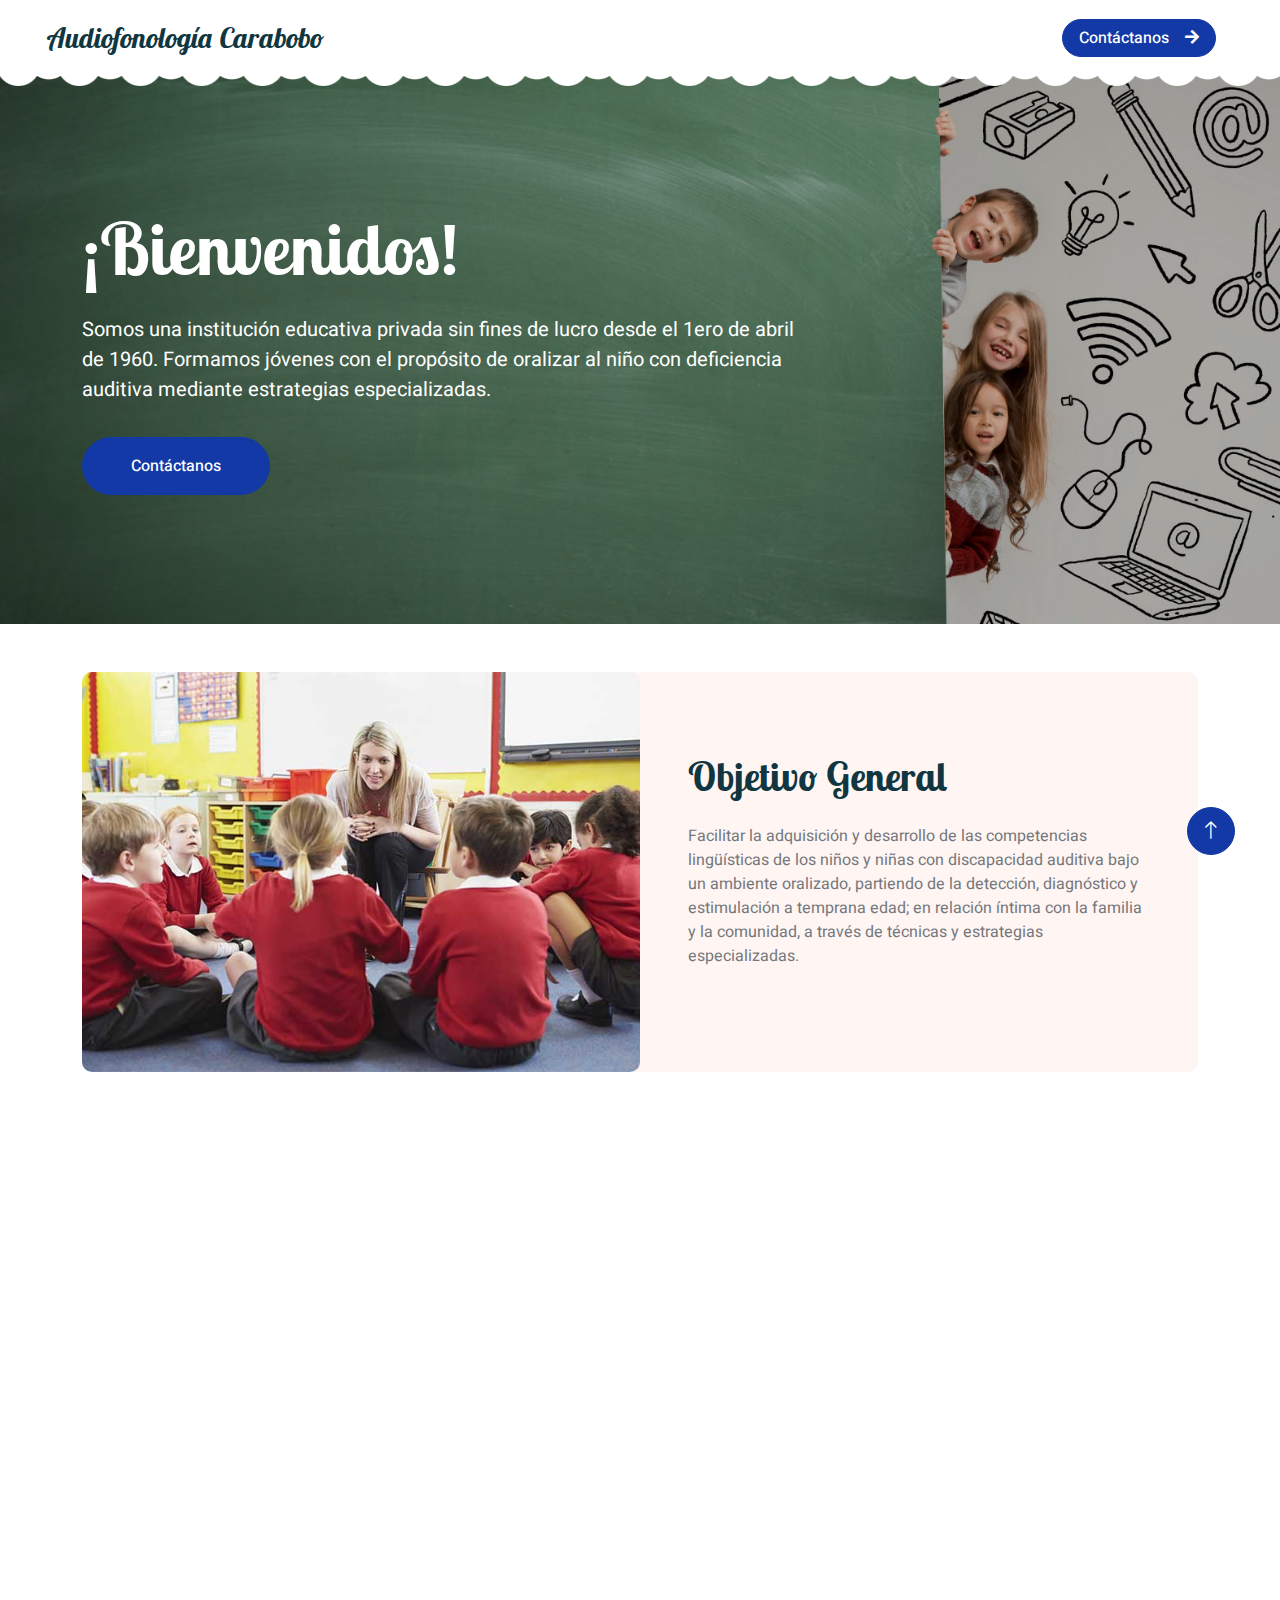
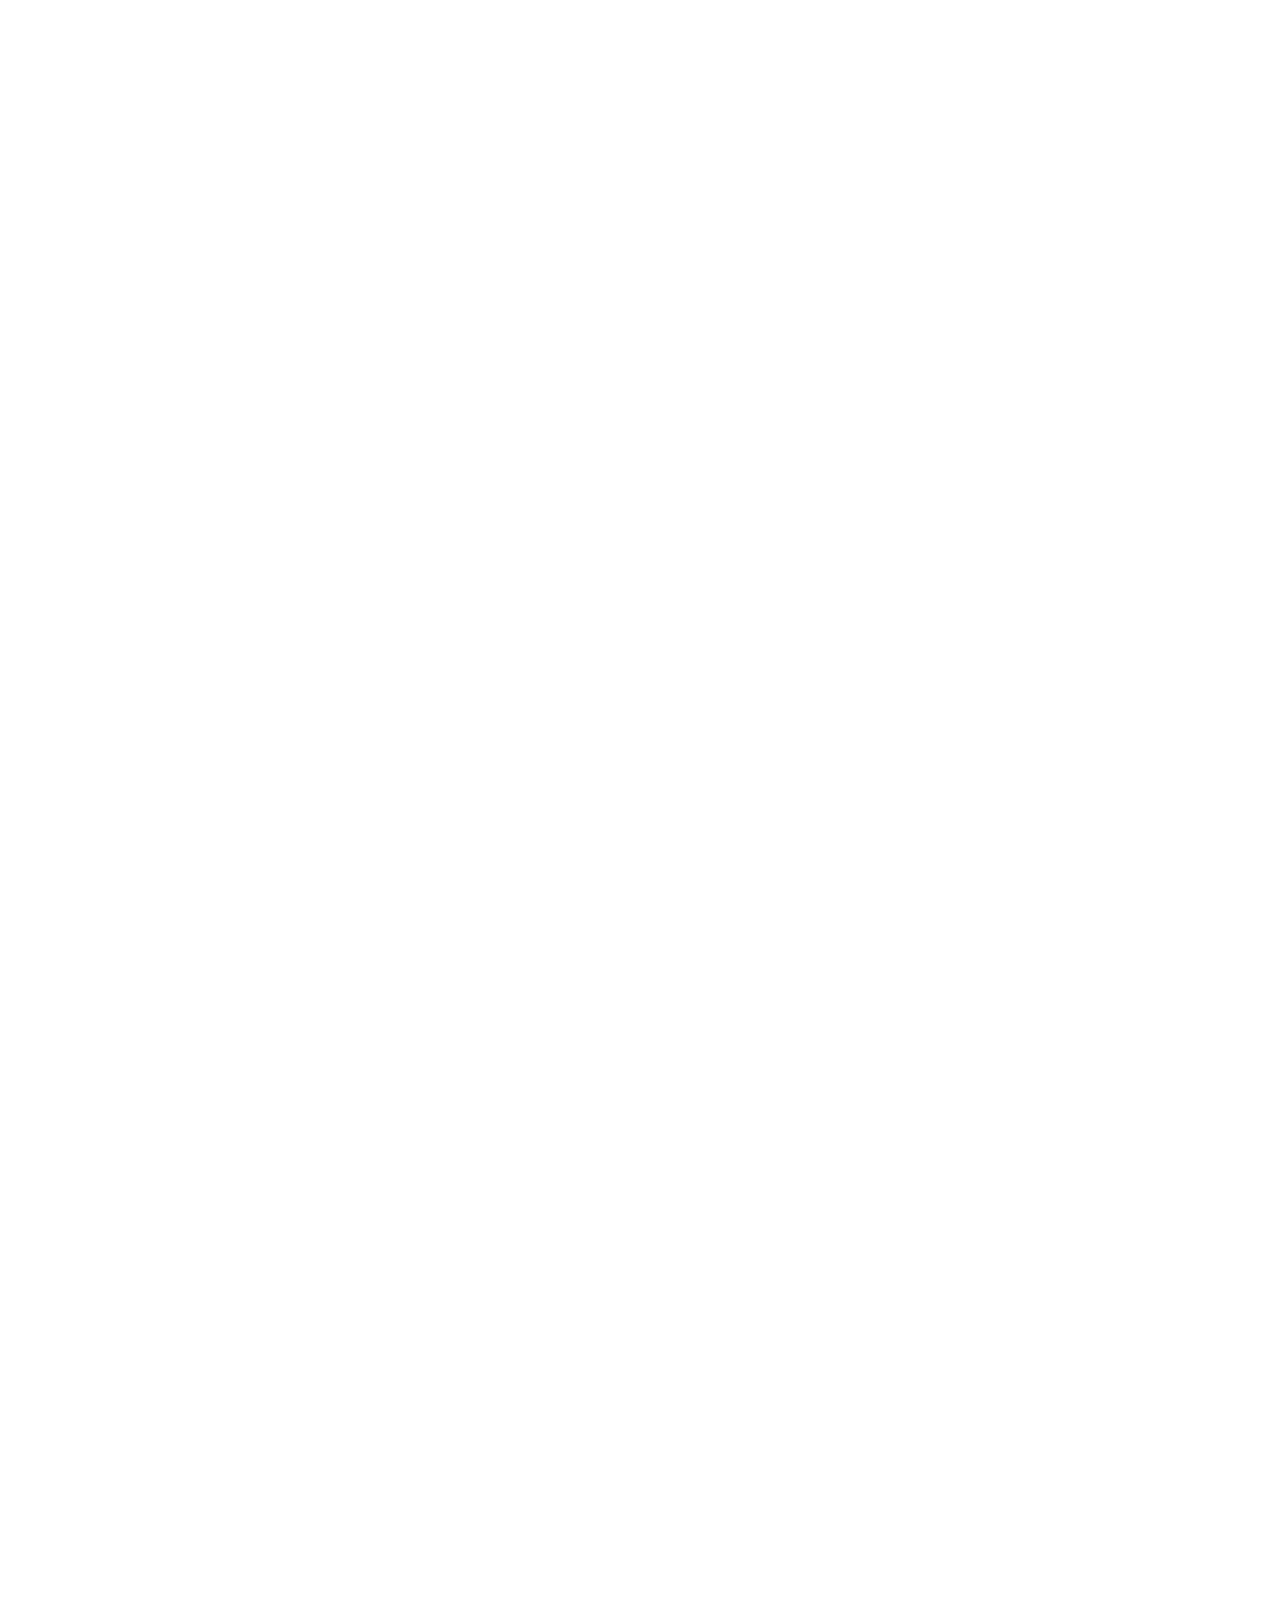
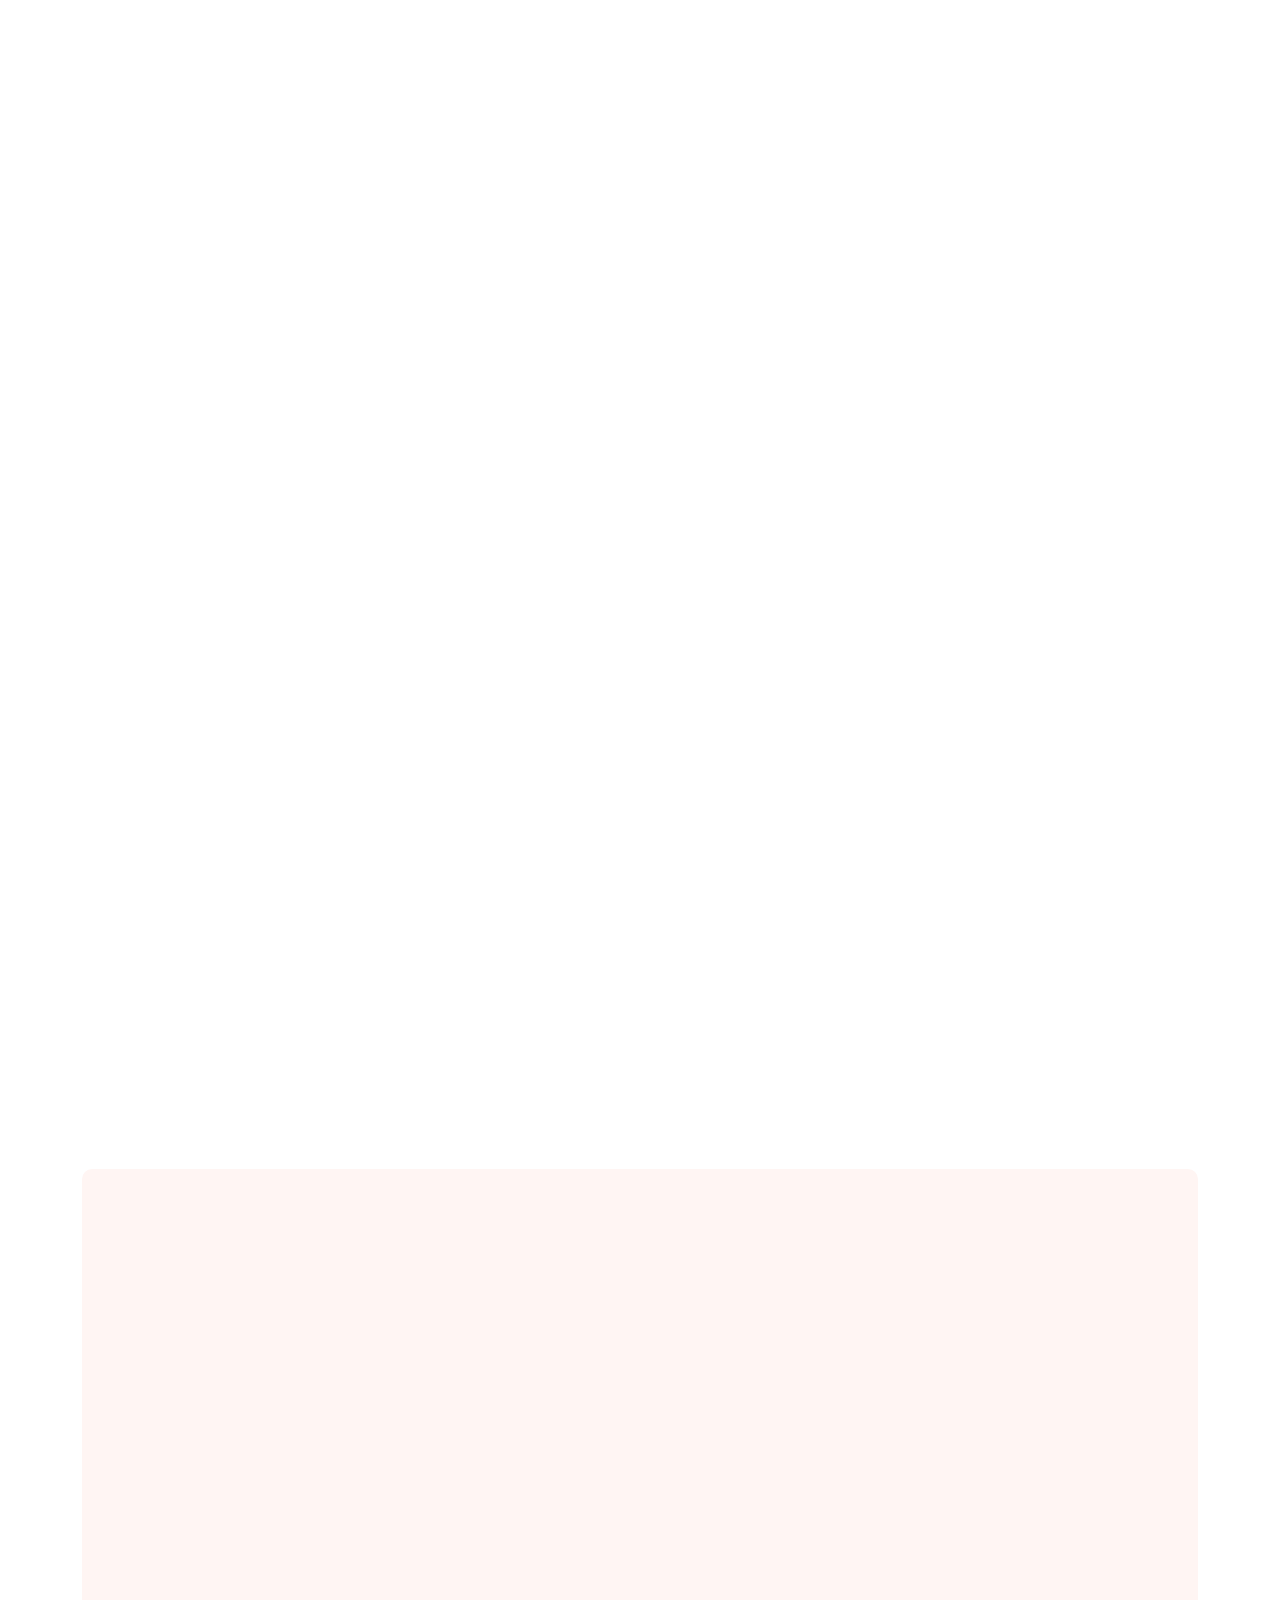
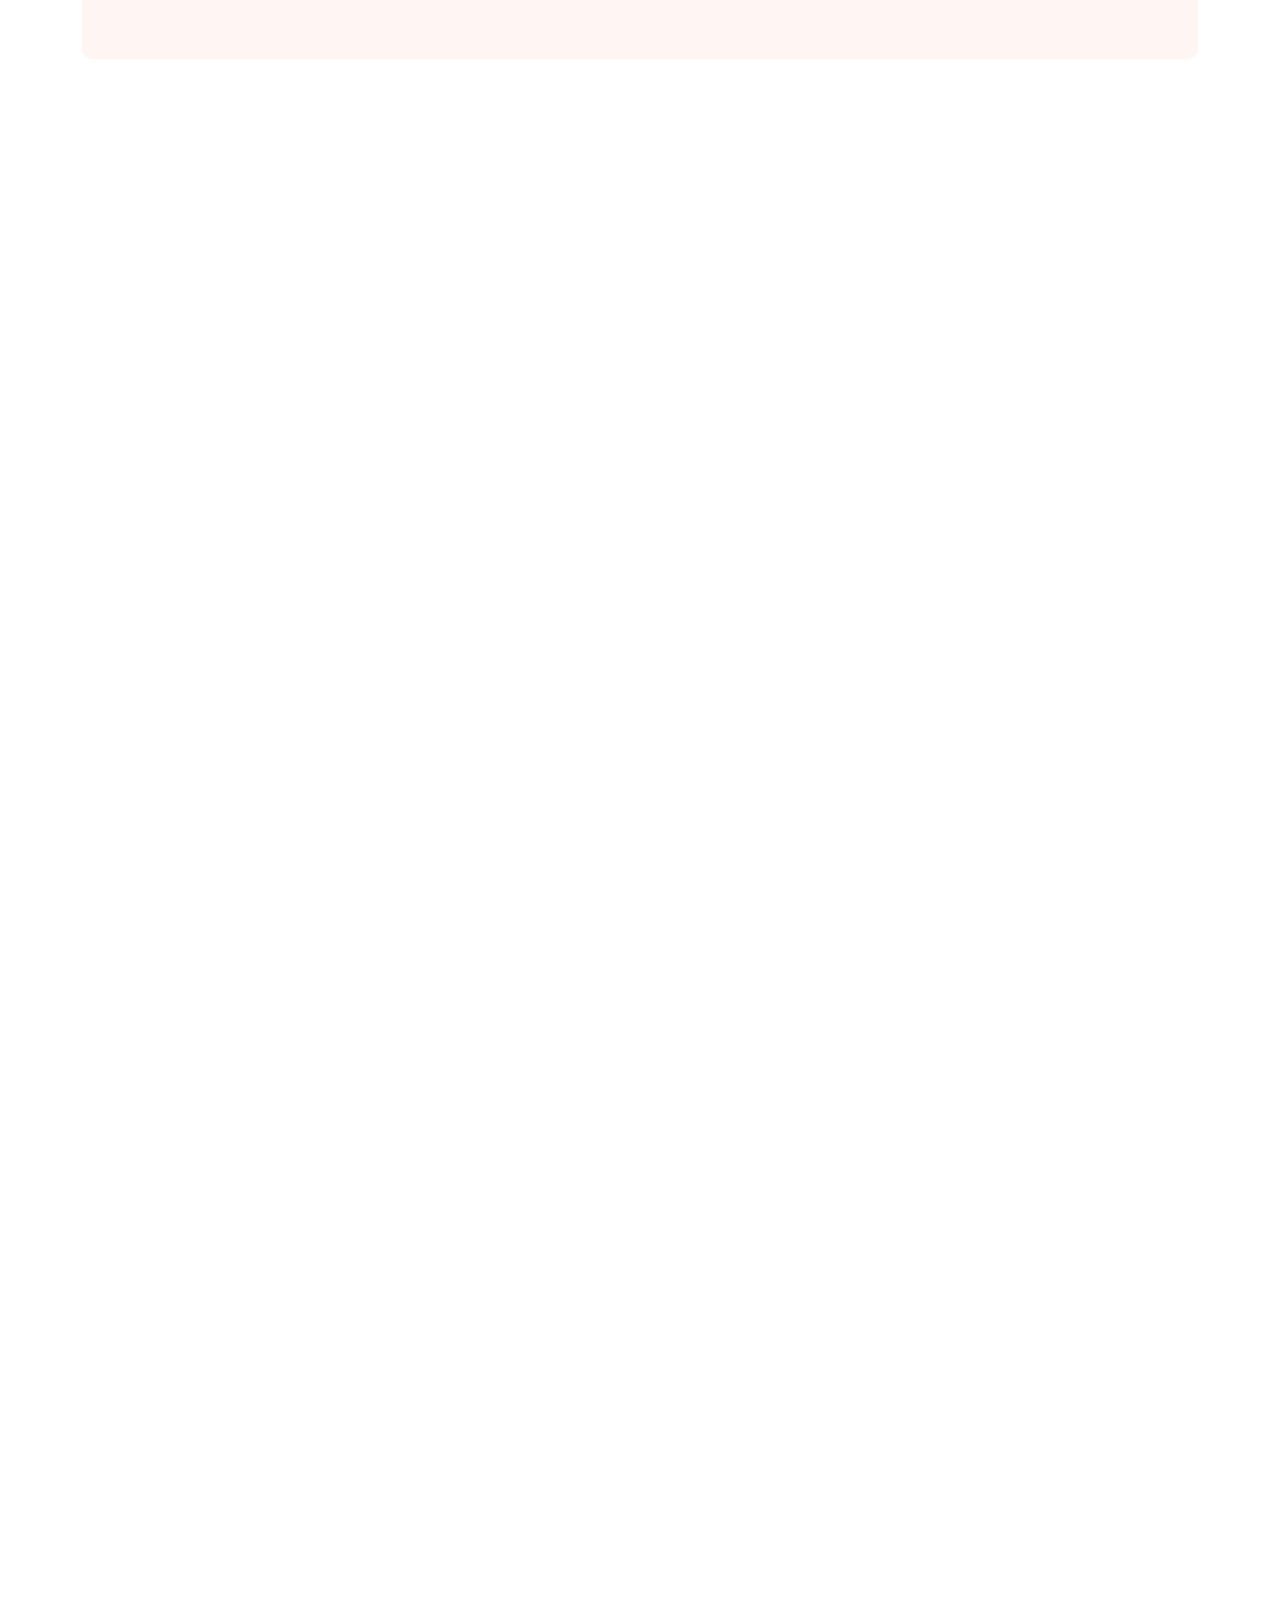
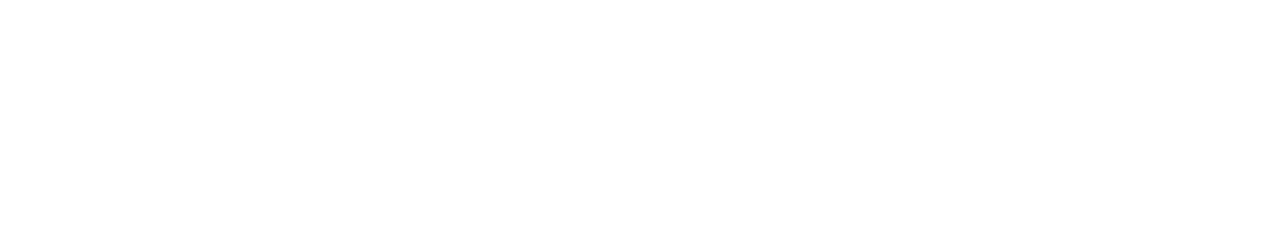
==== commit 7b8cdb2c: "feat: add vision description" ====
--- a/index.html
+++ b/index.html
@@ -53,11 +53,9 @@
             <button type="button" class="navbar-toggler" data-bs-toggle="collapse" data-bs-target="#navbarCollapse">
                 <span class="navbar-toggler-icon"></span>
             </button>
-            <div class="collapse navbar-collapse" id="navbarCollapse">
+            <div class="collapse navbar-collapse nav-item nav-link" id="navbarCollapse">
                 <div class="navbar-nav mx-auto">
-                    <a href="index.html" class="nav-item nav-link active">Inicio</a>
-                    <a href="about.html" class="nav-item nav-link">Sobre nosotros</a>
-                    <a href="classes.html" class="nav-item nav-link">Clases</a>
+                    <div href="" class="nav-item nav-link"></div>
                 </div>
                 <a href="contact.html" class="btn btn-primary rounded-pill px-3 d-none d-lg-block">Contáctanos<i
                         class="fa fa-arrow-right ms-3"></i></a>
@@ -67,6 +65,7 @@
 
 
         <!-- Welcome Start -->
+        <div class="owl-carousel header-carousel position-relative"></div>
         <div class="position-relative">
             <img class="img-fluid" src="img/bienvenidos-bg.jpg" alt="">
             <div class="position-absolute top-0 start-0 w-100 h-100 d-flex align-items-center"
@@ -205,11 +204,7 @@
                             permitan expresar su pensamiento, tanto en forma oral como escrita, en un contexto especial
                             de educación regular, fortaleciéndose en los valores religiosos y ciudadanos para formar al
                             hombre del mañana, independientemente de su condición especial.</p>
-                        <div class="row g-4 align-items-center">
-                            <div class="col-sm-6">
-                                <a class="btn btn-primary rounded-pill py-3 px-5" href="">Read More</a>
-                            </div>
-                        </div>
+
                     </div>
                     <div class="col-lg-6 about-img wow fadeInUp" data-wow-delay="0.5s">
                         <div class="row">
@@ -248,19 +243,7 @@
                     </div>
                     <div class="col-lg-6 wow fadeInUp" data-wow-delay="0.1s">
                         <h1 class="mb-4">Visión</h1>
-                        <p>La U.E.E. Instituto de Audiofonología Carabobo es una institución privada sin fines de lucro,
-                            afiliada y subvencionada por la Asociación Venezolana de Educación Católica</p>
-                        <p class="mb-4">Pertenece a la modalidad de Educación Especial en el Área de Deficiencias
-                            Auditivas y tiene como propósito oralizar al niño con deficiencia auditiva mediante
-                            estrategias especializadas que le faciliten la adquisición y desarrollo del lenguaje y le
-                            permitan expresar su pensamiento, tanto en forma oral como escrita, en un contexto especial
-                            de educación regular, fortaleciéndose en los valores religiosos y ciudadanos para formar al
-                            hombre del mañana, independientemente de su condición especial.</p>
-                        <div class="row g-4 align-items-center">
-                            <div class="col-sm-6">
-                                <a class="btn btn-primary rounded-pill py-3 px-5" href="">Read More</a>
-                            </div>
-                        </div>
+                        <p class="mb-4">Continuar siendo un Centro de referencia para la integración exitosa de las personas con discapacidad auditiva a la educación regular, fortaleciendo la investigación y favoreciendo la formación permanente del personal especializado que se aboque al logro de este fin.</p>
                     </div>
                 </div>
             </div>
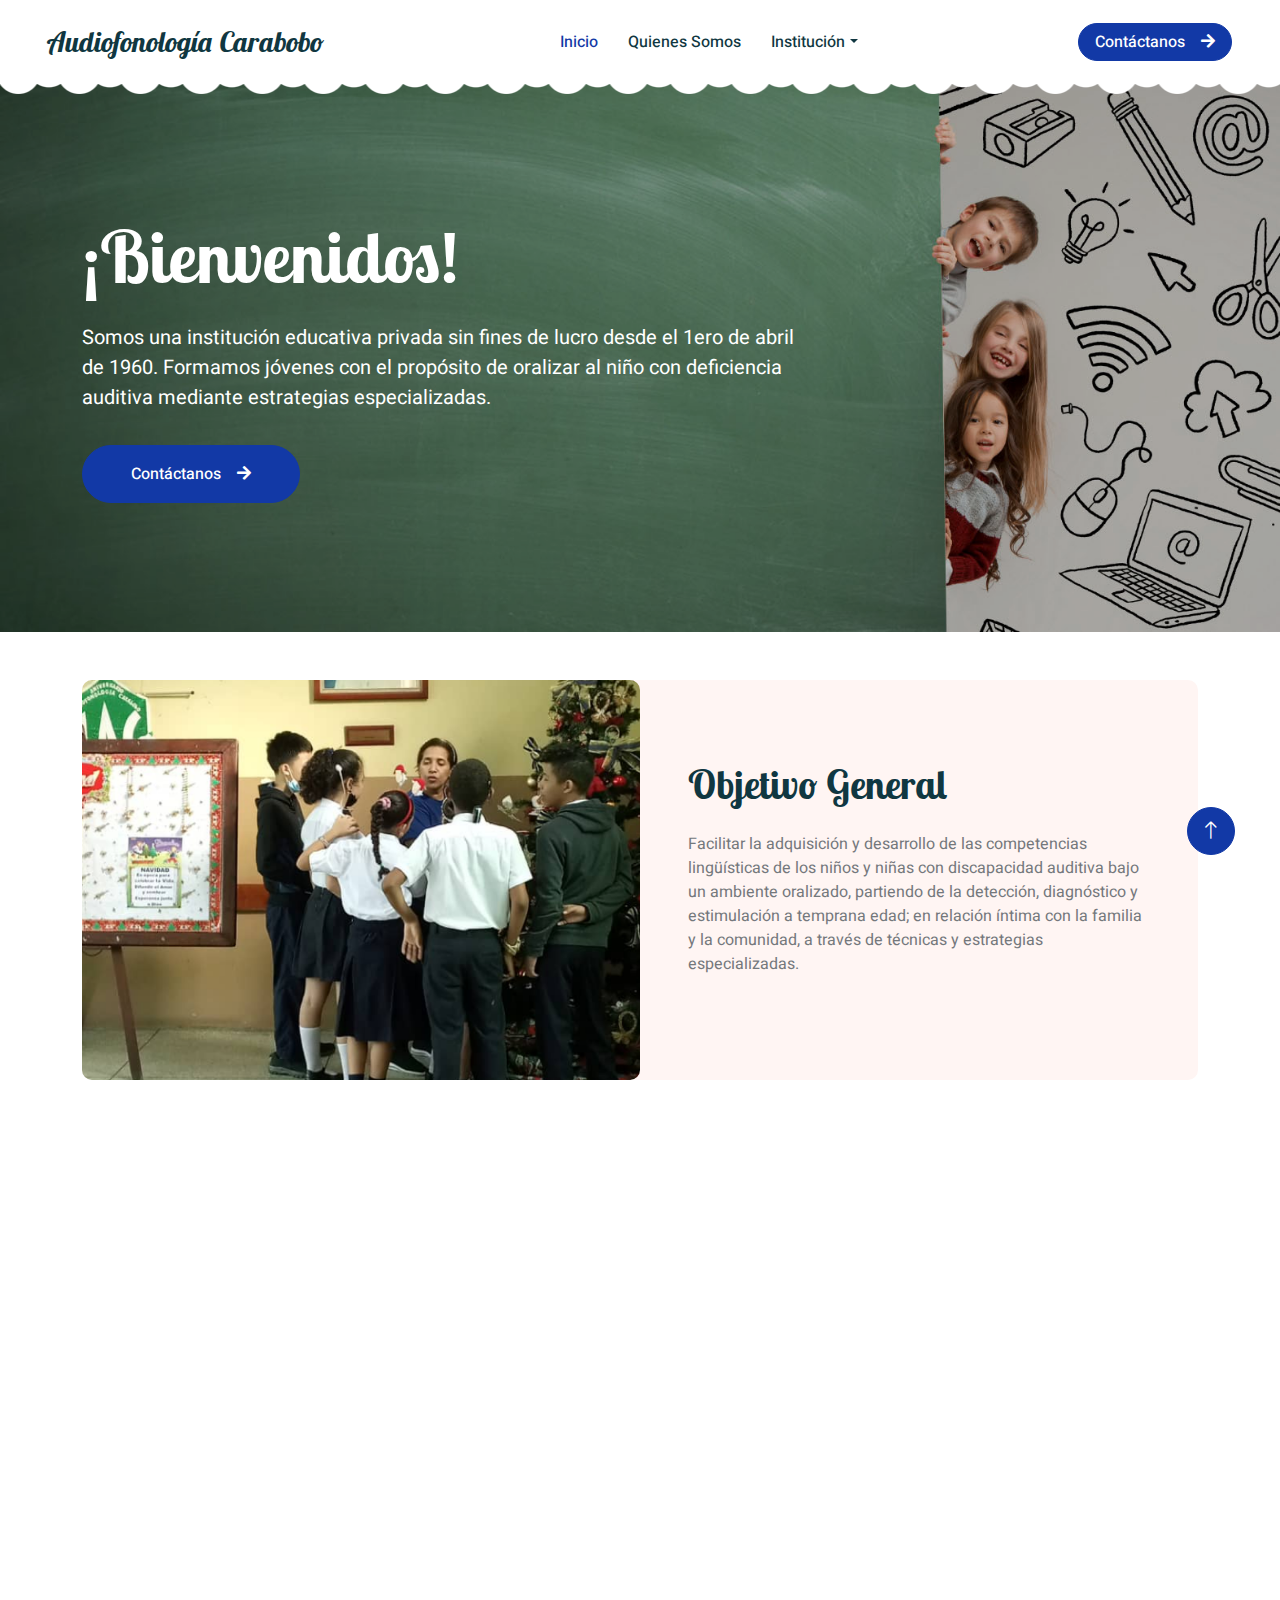
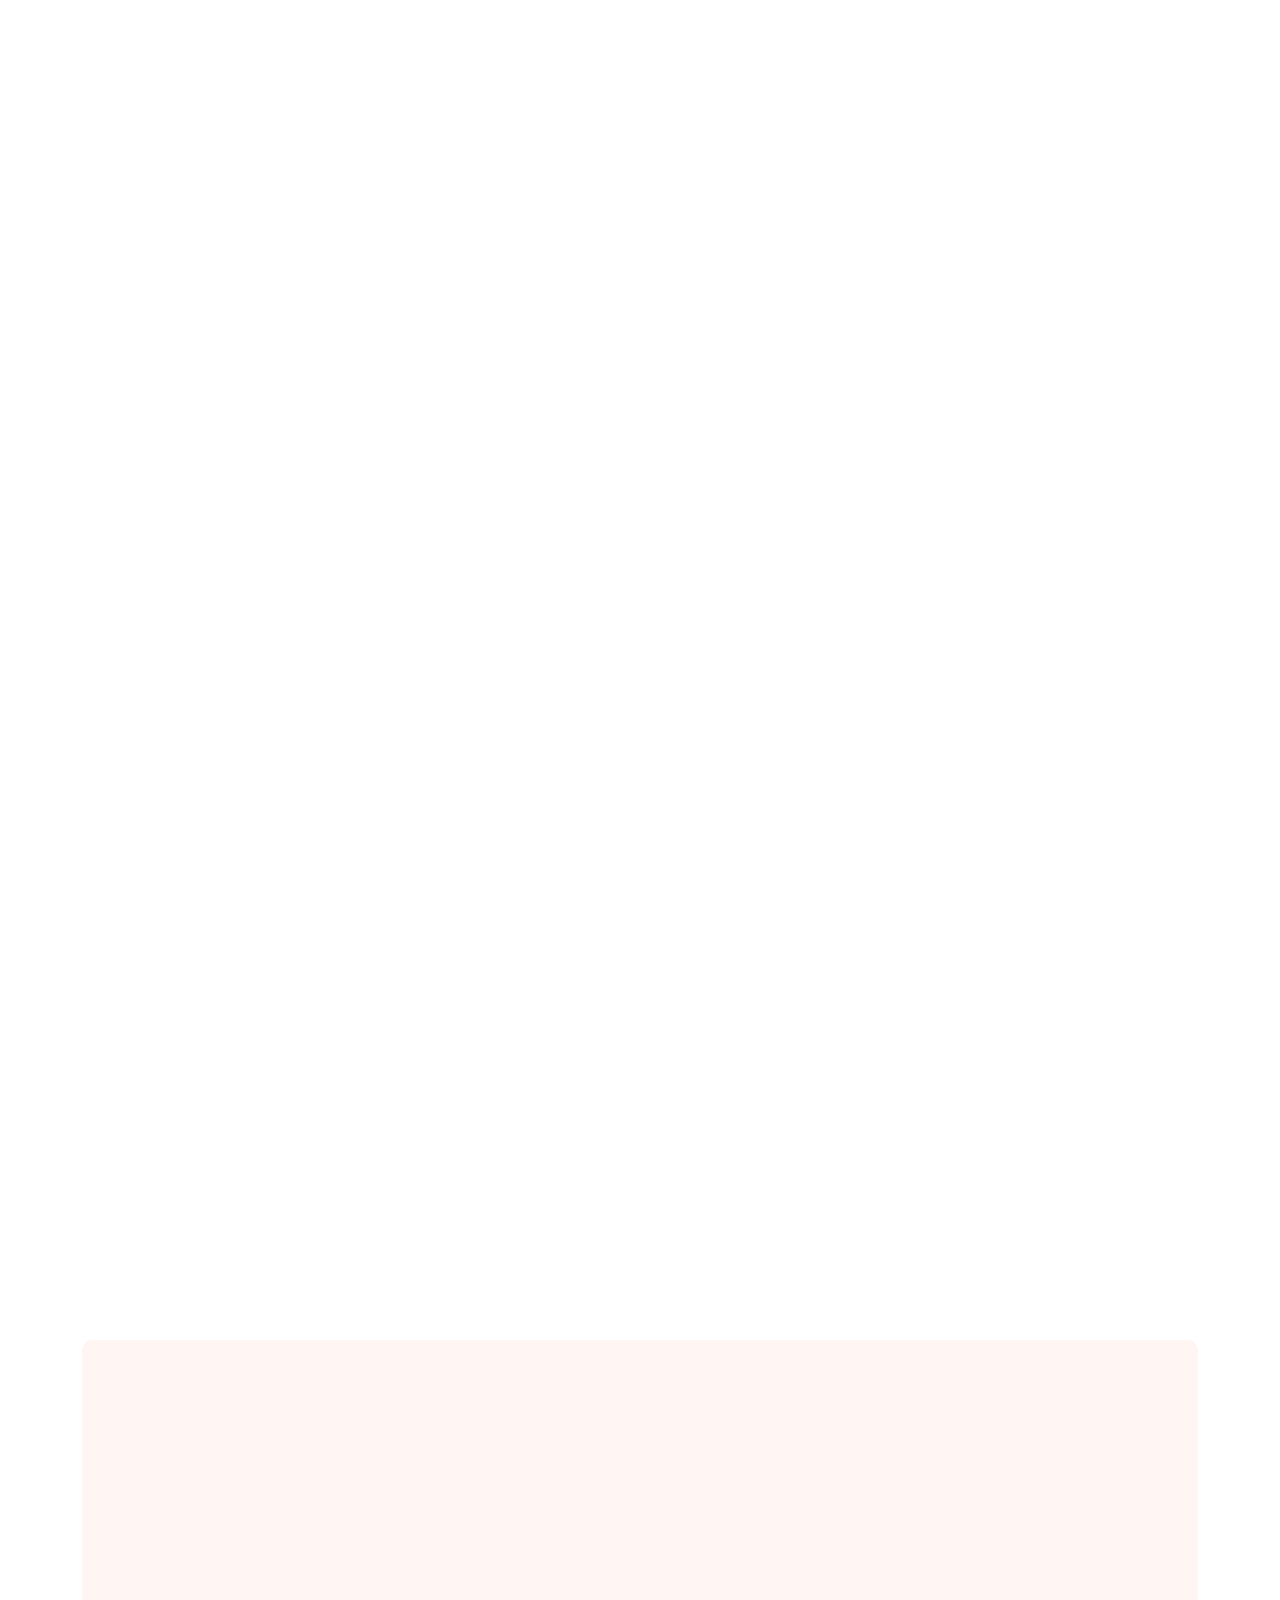
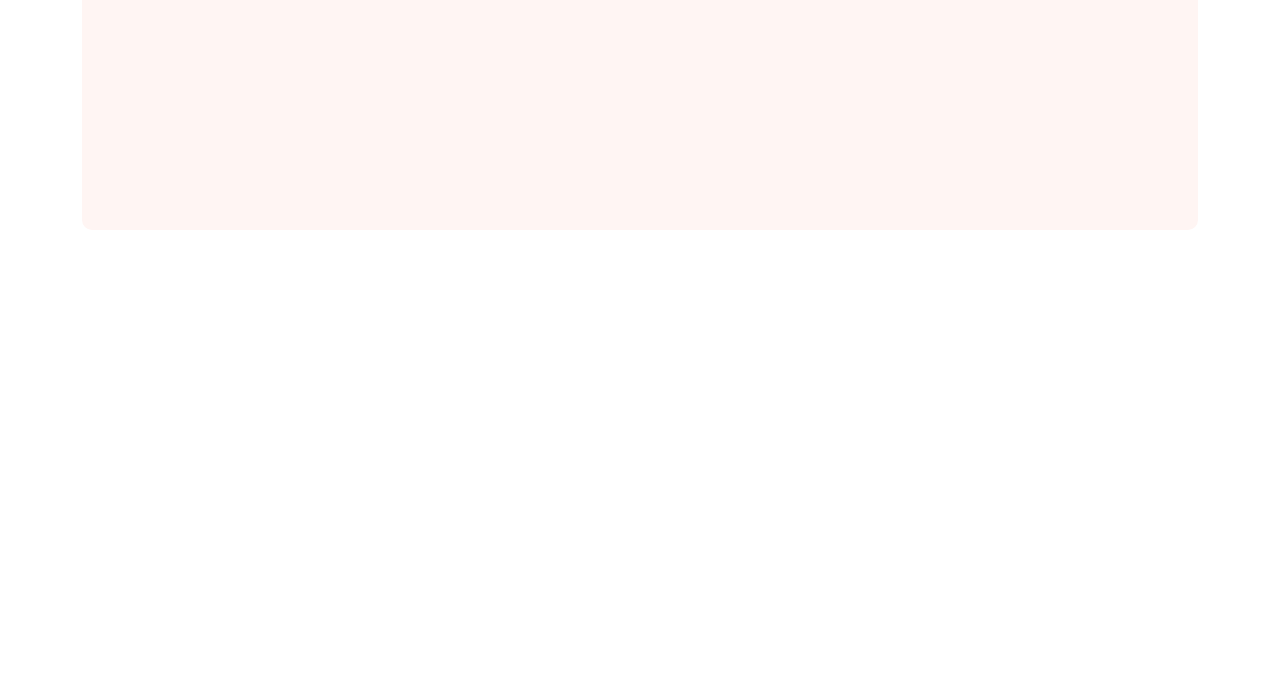
==== commit a3336d42: "feat: content writing" ====
--- a/index.html
+++ b/index.html
@@ -46,6 +46,7 @@
 
 
         <!-- Navbar Start -->
+
         <nav class="navbar navbar-expand-lg bg-white navbar-light sticky-top px-4 px-lg-5 py-lg-0">
             <a href="index.html" class="navbar-brand">
                 <h3 class="m-0"><i class="">Audiofonología Carabobo</i></h3>
@@ -53,19 +54,29 @@
             <button type="button" class="navbar-toggler" data-bs-toggle="collapse" data-bs-target="#navbarCollapse">
                 <span class="navbar-toggler-icon"></span>
             </button>
-            <div class="collapse navbar-collapse nav-item nav-link" id="navbarCollapse">
+            <div class="collapse navbar-collapse" id="navbarCollapse">
                 <div class="navbar-nav mx-auto">
-                    <div href="" class="nav-item nav-link"></div>
-                </div>
-                <a href="contact.html" class="btn btn-primary rounded-pill px-3 d-none d-lg-block">Contáctanos<i
-                        class="fa fa-arrow-right ms-3"></i></a>
+                    <a href="index.html" class="nav-item nav-link active">Inicio</a>
+                    <a href="about.html" class="nav-item nav-link">Quienes Somos</a>
+                    <div class="nav-item dropdown">
+                        <a href="#" class="nav-link dropdown-toggle" data-bs-toggle="dropdown">Institución</a>
+                        <div class="dropdown-menu rounded-0 rounded-bottom border-0 shadow-sm m-0">
+                            <a href="facility.html" class="dropdown-item">Terapia de Lenguaje y Articulación</a>
+                            <a href="team.html" class="dropdown-item">Integración Social</a>
+                        </div>
+                    </div>
+                </div>
+                <a href="contact.html" class="btn btn-primary rounded-pill px-3 d-none d-lg-block">Contáctanos<i class="fa fa-arrow-right ms-3"></i></a>
             </div>
         </nav>
+
         <!-- Navbar End -->
 
 
         <!-- Welcome Start -->
-        <div class="owl-carousel header-carousel position-relative"></div>
+        <div class="owl-carousel header-carousel position-relative">
+            
+        </div>
         <div class="position-relative">
             <img class="img-fluid" src="img/bienvenidos-bg.jpg" alt="">
             <div class="position-absolute top-0 start-0 w-100 h-100 d-flex align-items-center"
@@ -78,7 +89,7 @@
                                 fines de lucro desde el 1ero de abril de 1960. Formamos jóvenes con el propósito de
                                 oralizar al niño con deficiencia auditiva mediante estrategias especializadas.</p>
                             <a href=""
-                                class="btn btn-primary rounded-pill py-sm-3 px-sm-5 me-3 animated slideInLeft">Contáctanos</a>
+                                class="btn btn-primary rounded-pill py-sm-3 px-sm-5 me-3 animated slideInLeft">Contáctanos<i class="fa fa-arrow-right ms-3"></i></a>
                         </div>
                     </div>
                 </div>
@@ -94,7 +105,7 @@
                     <div class="row g-0">
                         <div class="col-lg-6 wow fadeIn" data-wow-delay="0.1s" style="min-height: 400px;">
                             <div class="position-relative h-100">
-                                <img class="position-absolute w-100 h-100 rounded" src="img/call-to-action.jpg"
+                                <img class="position-absolute w-100 h-100 rounded" src="img/Vision-Image.png"
                                     style="object-fit: cover;">
                             </div>
                         </div>
@@ -118,8 +129,6 @@
             <div class="container">
                 <div class="text-center mx-auto mb-5 wow fadeInUp" data-wow-delay="0.1s" style="max-width: 600px;">
                     <h1 class="mb-3">Objetivos Específicos</h1>
-                    <p>Eirmod sed ipsum dolor sit rebum labore magna erat. Tempor ut dolore lorem kasd vero ipsum sit
-                        eirmod sit. Ipsum diam justo sed rebum vero dolor duo.</p>
                 </div>
                 <div class="row g-4">
                     <div class="col-lg-3 col-sm-6 wow fadeInUp" data-wow-delay="0.1s">
@@ -233,12 +242,6 @@
                             <div class="col-12 text-center">
                                 <img class="img-fluid w-75 rounded-circle bg-light p-3" src="img/about-1.jpg" alt="">
                             </div>
-                            <div class="col-6 text-start" style="margin-top: -150px;">
-                                <img class="img-fluid w-100 rounded-circle bg-light p-3" src="img/about-2.jpg" alt="">
-                            </div>
-                            <div class="col-6 text-end" style="margin-top: -150px;">
-                                <img class="img-fluid w-100 rounded-circle bg-light p-3" src="img/about-3.jpg" alt="">
-                            </div>
                         </div>
                     </div>
                     <div class="col-lg-6 wow fadeInUp" data-wow-delay="0.1s">
@@ -252,7 +255,7 @@
 
 
         <!-- Classes Start -->
-        <div class="container-xxl py-5">
+        <!-- <div class="container-xxl py-5">
             <div class="container">
                 <div class="text-center mx-auto mb-5 wow fadeInUp" data-wow-delay="0.1s" style="max-width: 600px;">
                     <h1 class="mb-3">School Classes</h1>
@@ -508,7 +511,7 @@
                     </div>
                 </div>
             </div>
-        </div>
+        </div> -->
         <!-- Classes End -->
 
 
@@ -519,35 +522,35 @@
                     <div class="row g-0">
                         <div class="col-lg-6 wow fadeIn" data-wow-delay="0.1s">
                             <div class="h-100 d-flex flex-column justify-content-center p-5">
-                                <h1 class="mb-4">Make Appointment</h1>
+                                <h1 class="mb-4">¡Haz una cita!</h1>
                                 <form>
                                     <div class="row g-3">
                                         <div class="col-sm-6">
                                             <div class="form-floating">
                                                 <input type="text" class="form-control border-0" id="gname"
-                                                    placeholder="Gurdian Name">
-                                                <label for="gname">Gurdian Name</label>
+                                                    placeholder="Tutor Legal">
+                                                <label for="gname">Tutor Legal</label>
                                             </div>
                                         </div>
                                         <div class="col-sm-6">
                                             <div class="form-floating">
                                                 <input type="email" class="form-control border-0" id="gmail"
-                                                    placeholder="Gurdian Email">
-                                                <label for="gmail">Gurdian Email</label>
+                                                    placeholder="Email">
+                                                <label for="gmail">Email</label>
                                             </div>
                                         </div>
                                         <div class="col-sm-6">
                                             <div class="form-floating">
                                                 <input type="text" class="form-control border-0" id="cname"
                                                     placeholder="Child Name">
-                                                <label for="cname">Child Name</label>
+                                                <label for="cname">Nombre del niño</label>
                                             </div>
                                         </div>
                                         <div class="col-sm-6">
                                             <div class="form-floating">
                                                 <input type="text" class="form-control border-0" id="cage"
                                                     placeholder="Child Age">
-                                                <label for="cage">Child Age</label>
+                                                <label for="cage">Edad del niño</label>
                                             </div>
                                         </div>
                                         <div class="col-12">
@@ -555,11 +558,11 @@
                                                 <textarea class="form-control border-0"
                                                     placeholder="Leave a message here" id="message"
                                                     style="height: 100px"></textarea>
-                                                <label for="message">Message</label>
+                                                <label for="message">Mensaje</label>
                                             </div>
                                         </div>
                                         <div class="col-12">
-                                            <button class="btn btn-primary w-100 py-3" type="submit">Submit</button>
+                                            <button class="btn btn-primary w-100 py-3" type="submit">Enviar</button>
                                         </div>
                                     </div>
                                 </form>
@@ -579,7 +582,7 @@
 
 
         <!-- Team Start -->
-        <div class="container-xxl py-5">
+        <!-- <div class="container-xxl py-5">
             <div class="container">
                 <div class="text-center mx-auto mb-5 wow fadeInUp" data-wow-delay="0.1s" style="max-width: 600px;">
                     <h1 class="mb-3">Popular Teachers</h1>
@@ -640,12 +643,12 @@
                     </div>
                 </div>
             </div>
-        </div>
+        </div> -->
         <!-- Team End -->
 
 
         <!-- Testimonial Start -->
-        <div class="container-xxl py-5">
+        <!-- <div class="container-xxl py-5">
             <div class="container">
                 <div class="text-center mx-auto mb-5 wow fadeInUp" data-wow-delay="0.1s" style="max-width: 600px;">
                     <h1 class="mb-3">Our Clients Say!</h1>
@@ -694,7 +697,7 @@
                     </div>
                 </div>
             </div>
-        </div>
+        </div> -->
         <!-- Testimonial End -->
 
 
--- a/css/style.css
+++ b/css/style.css
@@ -27,7 +27,33 @@
     visibility: visible;
     opacity: 1;
 }
-
+header {
+    height: 10%;
+    margin-bottom: 20px;
+    padding: 10px 20px;
+    display: flex;
+    flex-direction: row;
+    justify-content: space-between;
+    align-items: center;
+    gap: 20px;    
+}
+
+.header--social-media {
+    display: flex;
+    gap: 20px;
+}
+
+.header--social-media--img {
+    cursor: pointer;
+}
+
+.header--divider-line{
+    display: block;
+    margin-top: 20px;
+    width: 100%;
+    height: 16px;
+    background-color: var(--primary);
+}
 
 /*** Button ***/
 .btn {
@@ -115,7 +141,7 @@
     transition: .5s;
 }
 
-.navbar .dropdown-toggle::after {
+/* .navbar .dropdown-toggle::after {
     border: none;
     content: "\f107";
     font-family: "Font Awesome 5 Free";
@@ -123,7 +149,7 @@
     vertical-align: middle;
     margin-left: 5px;
     transition: .5s;
-}
+} */
 
 .navbar .dropdown-toggle[aria-expanded=true]::after {
     transform: rotate(-180deg);
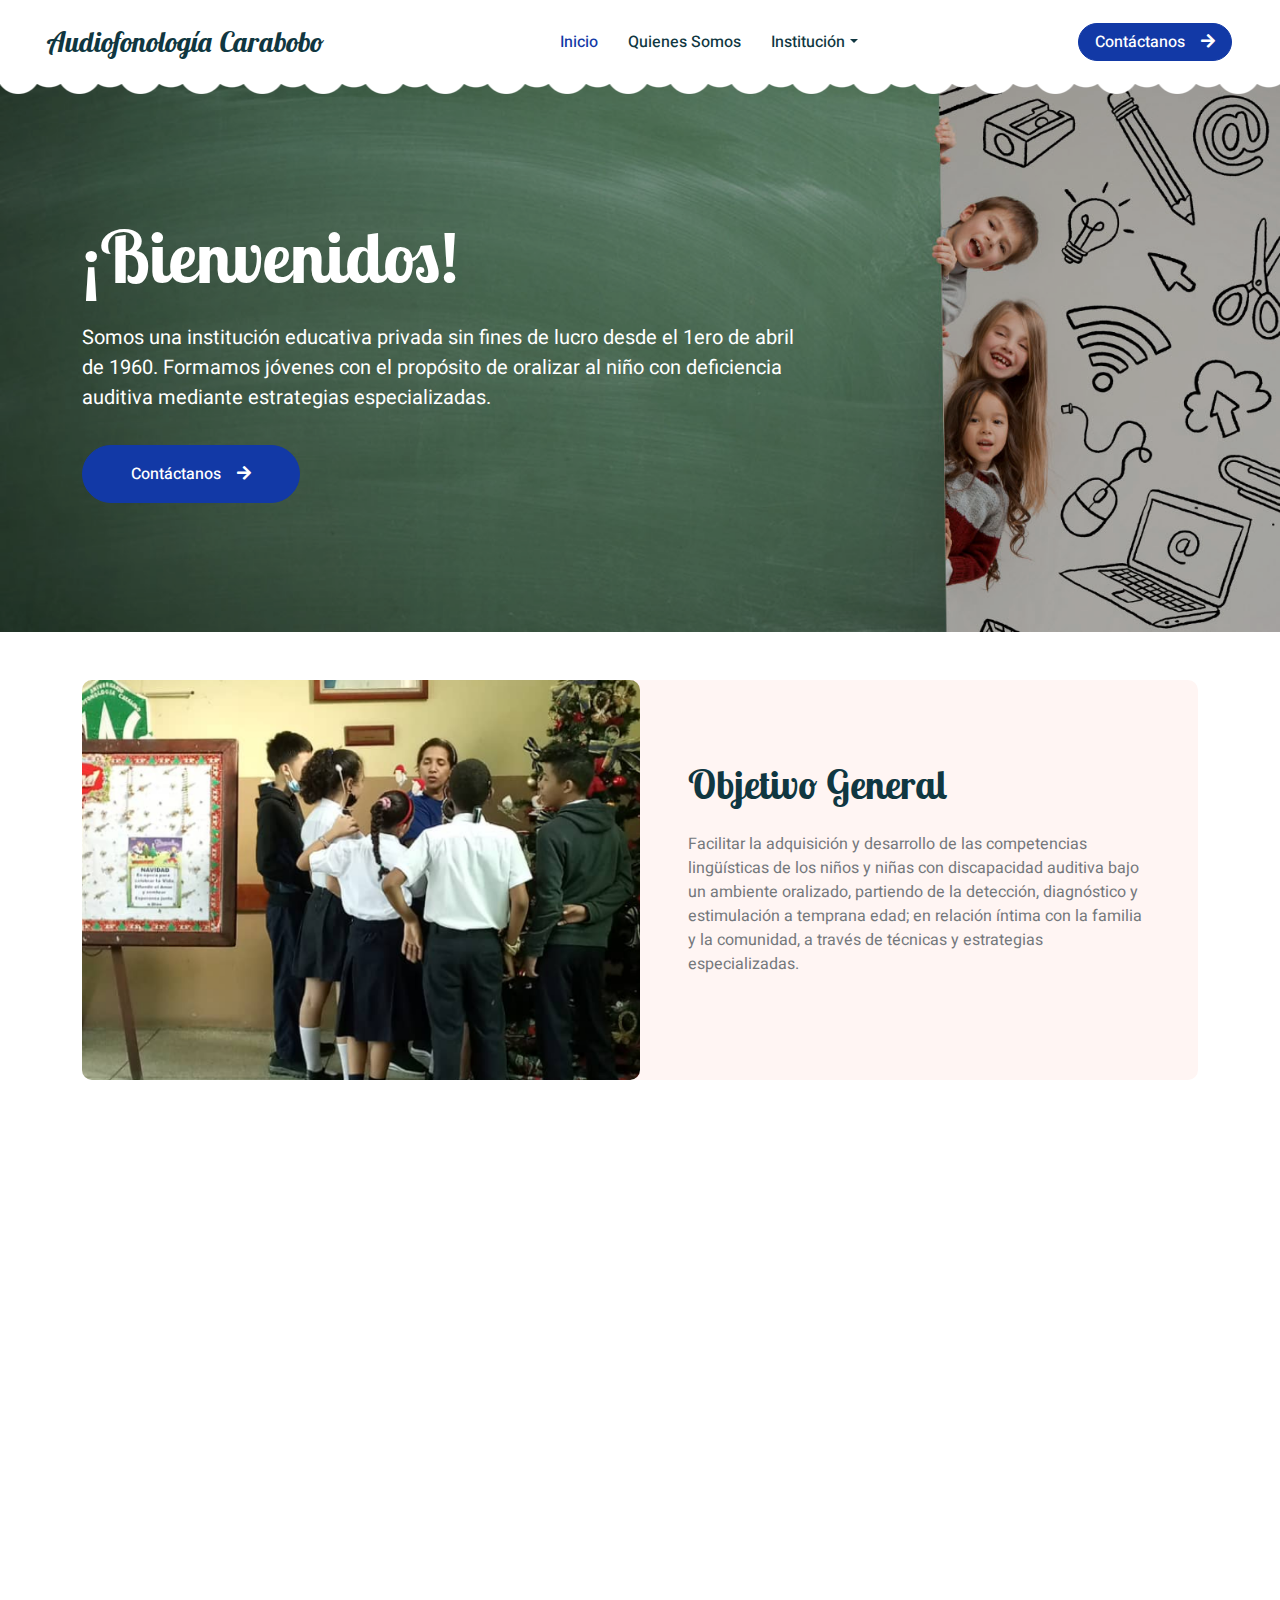
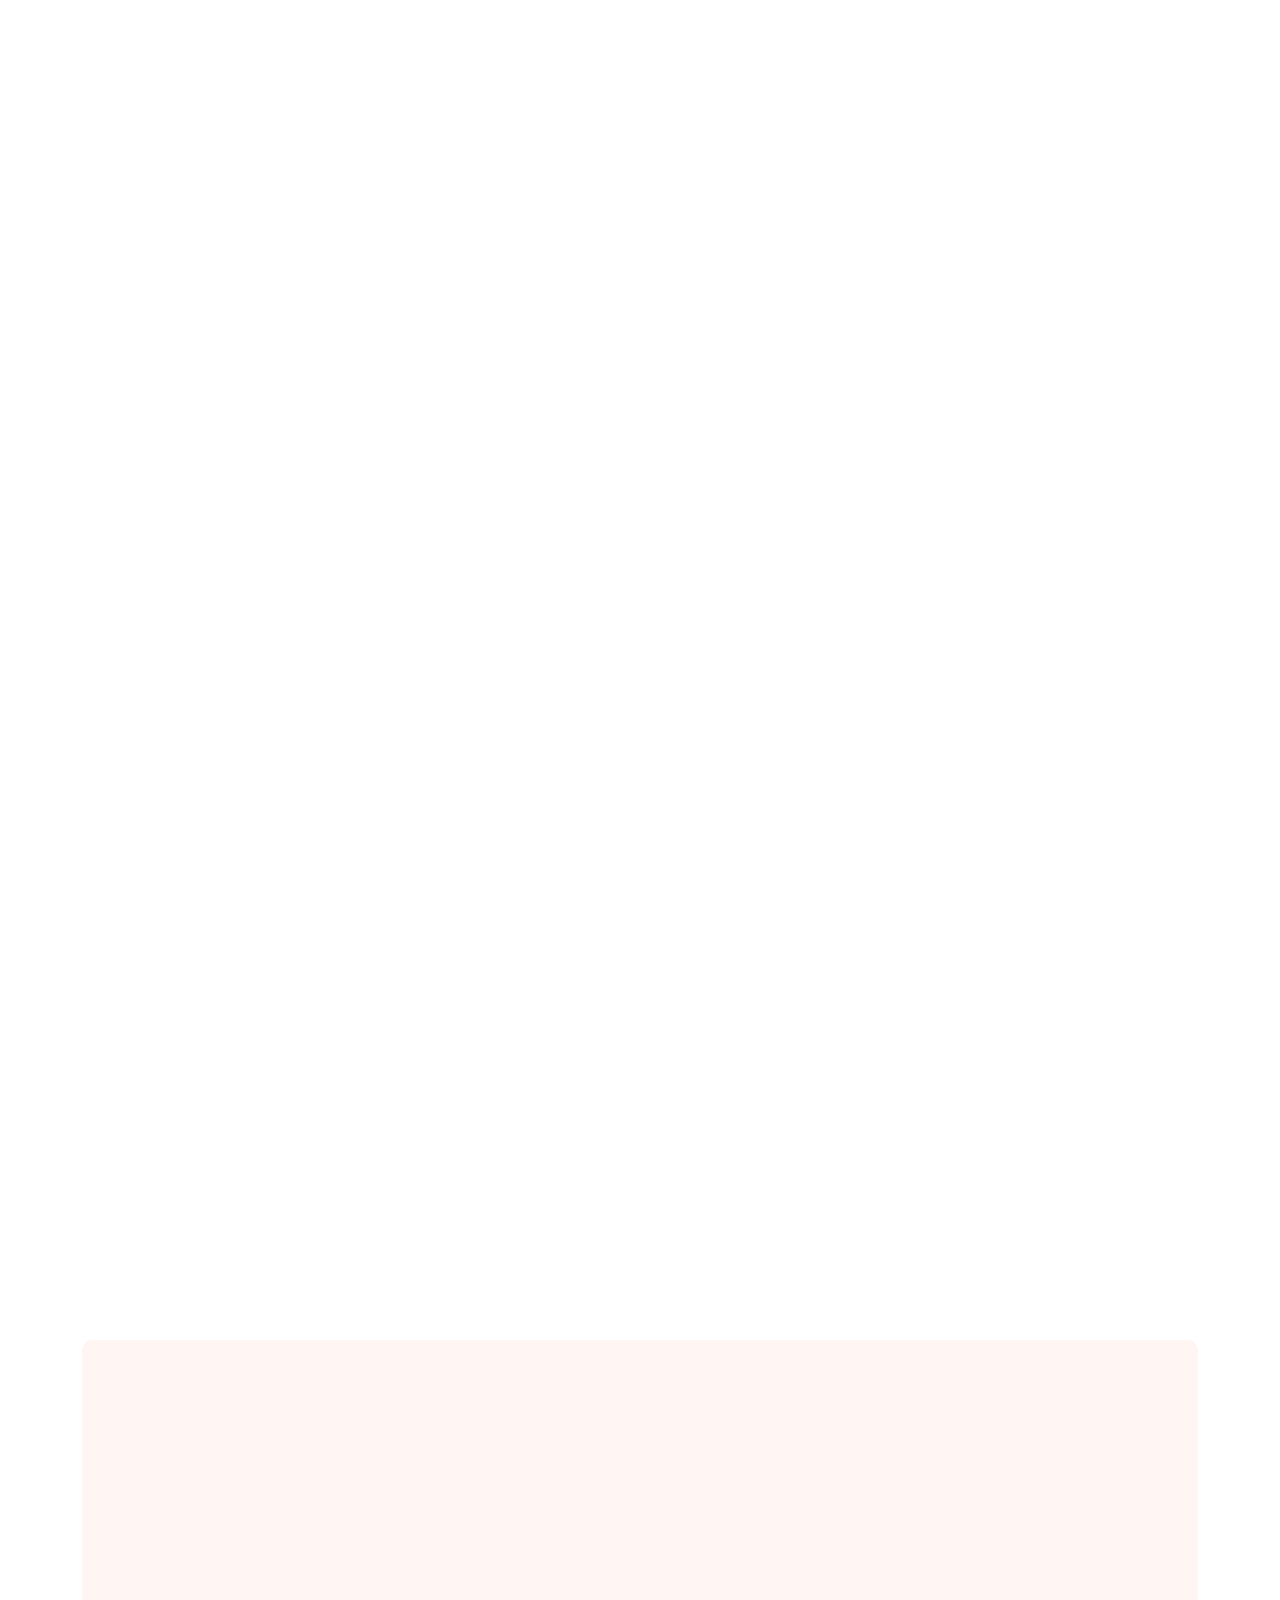
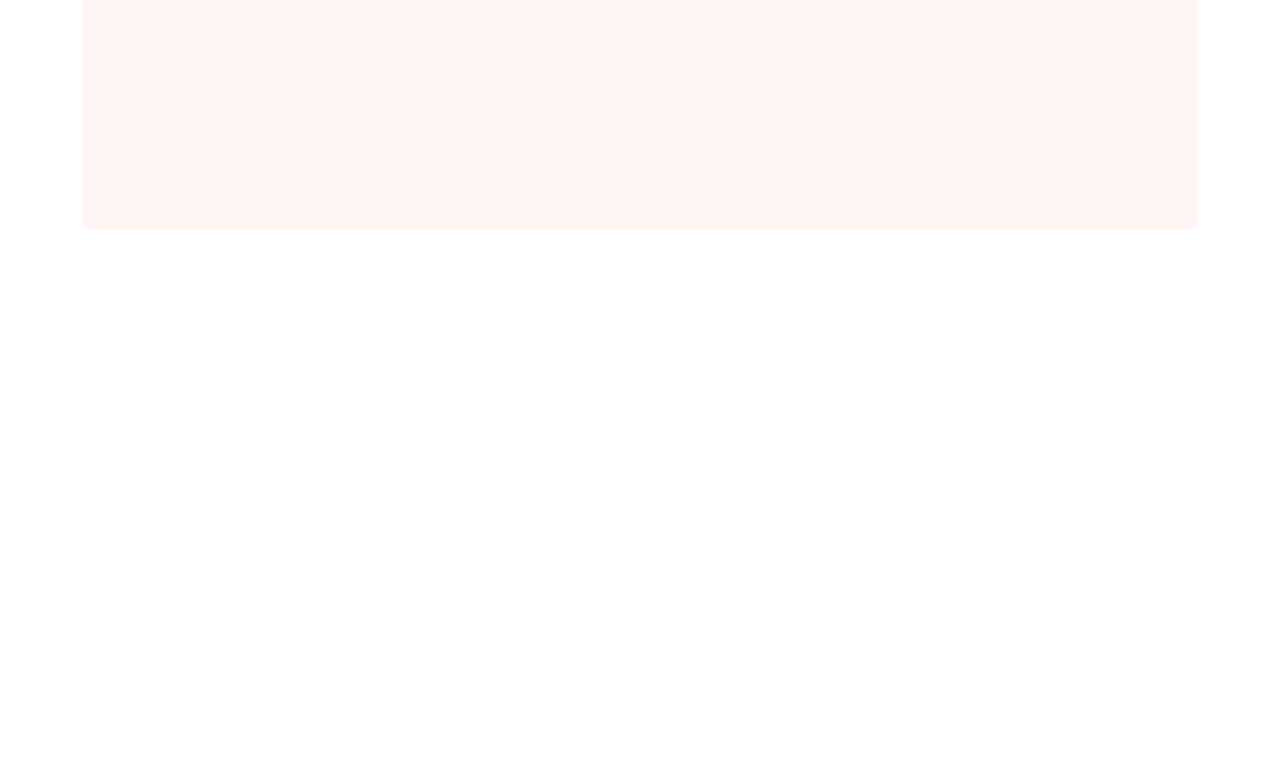
==== commit 90ce7a75: "Updated images and background, fixed formatting issues" ====
--- a/index.html
+++ b/index.html
@@ -66,7 +66,8 @@
                         </div>
                     </div>
                 </div>
-                <a href="contact.html" class="btn btn-primary rounded-pill px-3 d-none d-lg-block">Contáctanos<i class="fa fa-arrow-right ms-3"></i></a>
+                <a href="contact.html" class="btn btn-primary rounded-pill px-3 d-none d-lg-block">Contáctanos<i
+                        class="fa fa-arrow-right ms-3"></i></a>
             </div>
         </nav>
 
@@ -75,7 +76,7 @@
 
         <!-- Welcome Start -->
         <div class="owl-carousel header-carousel position-relative">
-            
+
         </div>
         <div class="position-relative">
             <img class="img-fluid" src="img/bienvenidos-bg.jpg" alt="">
@@ -89,7 +90,8 @@
                                 fines de lucro desde el 1ero de abril de 1960. Formamos jóvenes con el propósito de
                                 oralizar al niño con deficiencia auditiva mediante estrategias especializadas.</p>
                             <a href=""
-                                class="btn btn-primary rounded-pill py-sm-3 px-sm-5 me-3 animated slideInLeft">Contáctanos<i class="fa fa-arrow-right ms-3"></i></a>
+                                class="btn btn-primary rounded-pill py-sm-3 px-sm-5 me-3 animated slideInLeft">Contáctanos<i
+                                    class="fa fa-arrow-right ms-3"></i></a>
                         </div>
                     </div>
                 </div>
@@ -246,7 +248,10 @@
                     </div>
                     <div class="col-lg-6 wow fadeInUp" data-wow-delay="0.1s">
                         <h1 class="mb-4">Visión</h1>
-                        <p class="mb-4">Continuar siendo un Centro de referencia para la integración exitosa de las personas con discapacidad auditiva a la educación regular, fortaleciendo la investigación y favoreciendo la formación permanente del personal especializado que se aboque al logro de este fin.</p>
+                        <p class="mb-4">Continuar siendo un Centro de referencia para la integración exitosa de las
+                            personas con discapacidad auditiva a la educación regular, fortaleciendo la investigación y
+                            favoreciendo la formación permanente del personal especializado que se aboque al logro de
+                            este fin.</p>
                     </div>
                 </div>
             </div>
@@ -706,24 +711,23 @@
             <div class="container py-5">
                 <div class="row g-5">
                     <div class="col-lg-3 col-md-6">
-                        <h3 class="text-white mb-4">Get In Touch</h3>
-                        <p class="mb-2"><i class="fa fa-map-marker-alt me-3"></i>123 Street, New York, USA</p>
-                        <p class="mb-2"><i class="fa fa-phone-alt me-3"></i>+012 345 67890</p>
-                        <p class="mb-2"><i class="fa fa-envelope me-3"></i>info@example.com</p>
+                        <h3 class="text-white mb-4">Ponerse en contacto</h3>
+                        <p class="mb-2"><i class="fa fa-map-marker-alt me-3"></i>Av. 100 Bolivar Sur, Valencia, Carabobo</p>
+                        <p class="mb-2"><i class="fa fa-phone-alt me-3"></i>+58 0241 - 9255768</p>
+                        <p class="mb-2"><i class="fa fa-envelope me-3"></i>info@audiofonologia.com</p>
                         <div class="d-flex pt-2">
-                            <a class="btn btn-outline-light btn-social" href=""><i class="fab fa-twitter"></i></a>
+                            <a class="btn btn-outline-light btn-social" href=""><i class="fab fa-whatsapp"></i></a>
                             <a class="btn btn-outline-light btn-social" href=""><i class="fab fa-facebook-f"></i></a>
                             <a class="btn btn-outline-light btn-social" href=""><i class="fab fa-youtube"></i></a>
-                            <a class="btn btn-outline-light btn-social" href=""><i class="fab fa-linkedin-in"></i></a>
+                            <a class="btn btn-outline-light btn-social" href=""><i class="fab fa-instagram"></i></a>
                         </div>
                     </div>
                     <div class="col-lg-3 col-md-6">
-                        <h3 class="text-white mb-4">Quick Links</h3>
-                        <a class="btn btn-link text-white-50" href="">About Us</a>
-                        <a class="btn btn-link text-white-50" href="">Contact Us</a>
-                        <a class="btn btn-link text-white-50" href="">Our Services</a>
-                        <a class="btn btn-link text-white-50" href="">Privacy Policy</a>
-                        <a class="btn btn-link text-white-50" href="">Terms & Condition</a>
+                        <h3 class="text-white mb-4">Links</h3>
+                        <a class="btn btn-link text-white-50" href="">¿Quiénes somos?</a>
+                        <a class="btn btn-link text-white-50" href="">Contáctanos</a>
+                        <a class="btn btn-link text-white-50" href="">Terapia de Lenguaje</a>
+                        <a class="btn btn-link text-white-50" href="">Integración Social</a>
                     </div>
                     <div class="col-lg-3 col-md-6">
                         <h3 class="text-white mb-4">Photo Gallery</h3>
@@ -747,6 +751,26 @@
                                 <img class="img-fluid rounded bg-light p-1" src="img/classes-6.jpg" alt="">
                             </div>
                         </div>
+                    </div>
+                </div>
+            </div>
+            <div class="container">
+                <div class="copyright">
+                    <div class="row">
+                        <div class="col-md-6 text-center text-md-start mb-3 mb-md-0">
+                            &copy; <a class="border-bottom" href="#">audiofonologia carabobo</a>, All Right Reserved. 
+							
+							<!--/*** This template is free as long as you keep the footer author’s credit link/attribution link/backlink. If you'd like to use the template without the footer author’s credit link/attribution link/backlink, you can purchase the Credit Removal License from "https://htmlcodex.com/credit-removal". Thank you for your support. ***/-->
+							<!-- Designed By <a class="border-bottom" href="https://htmlcodex.com">HTML Codex</a>
+                        </div>
+                        <div class="col-md-6 text-center text-md-end">
+                            <div class="footer-menu">
+                                <a href="">Home</a>
+                                <a href="">Cookies</a>
+                                <a href="">Help</a>
+                                <a href="">FQAs</a>
+                            </div>
+                        </div> -->
                     </div>
                 </div>
             </div>
